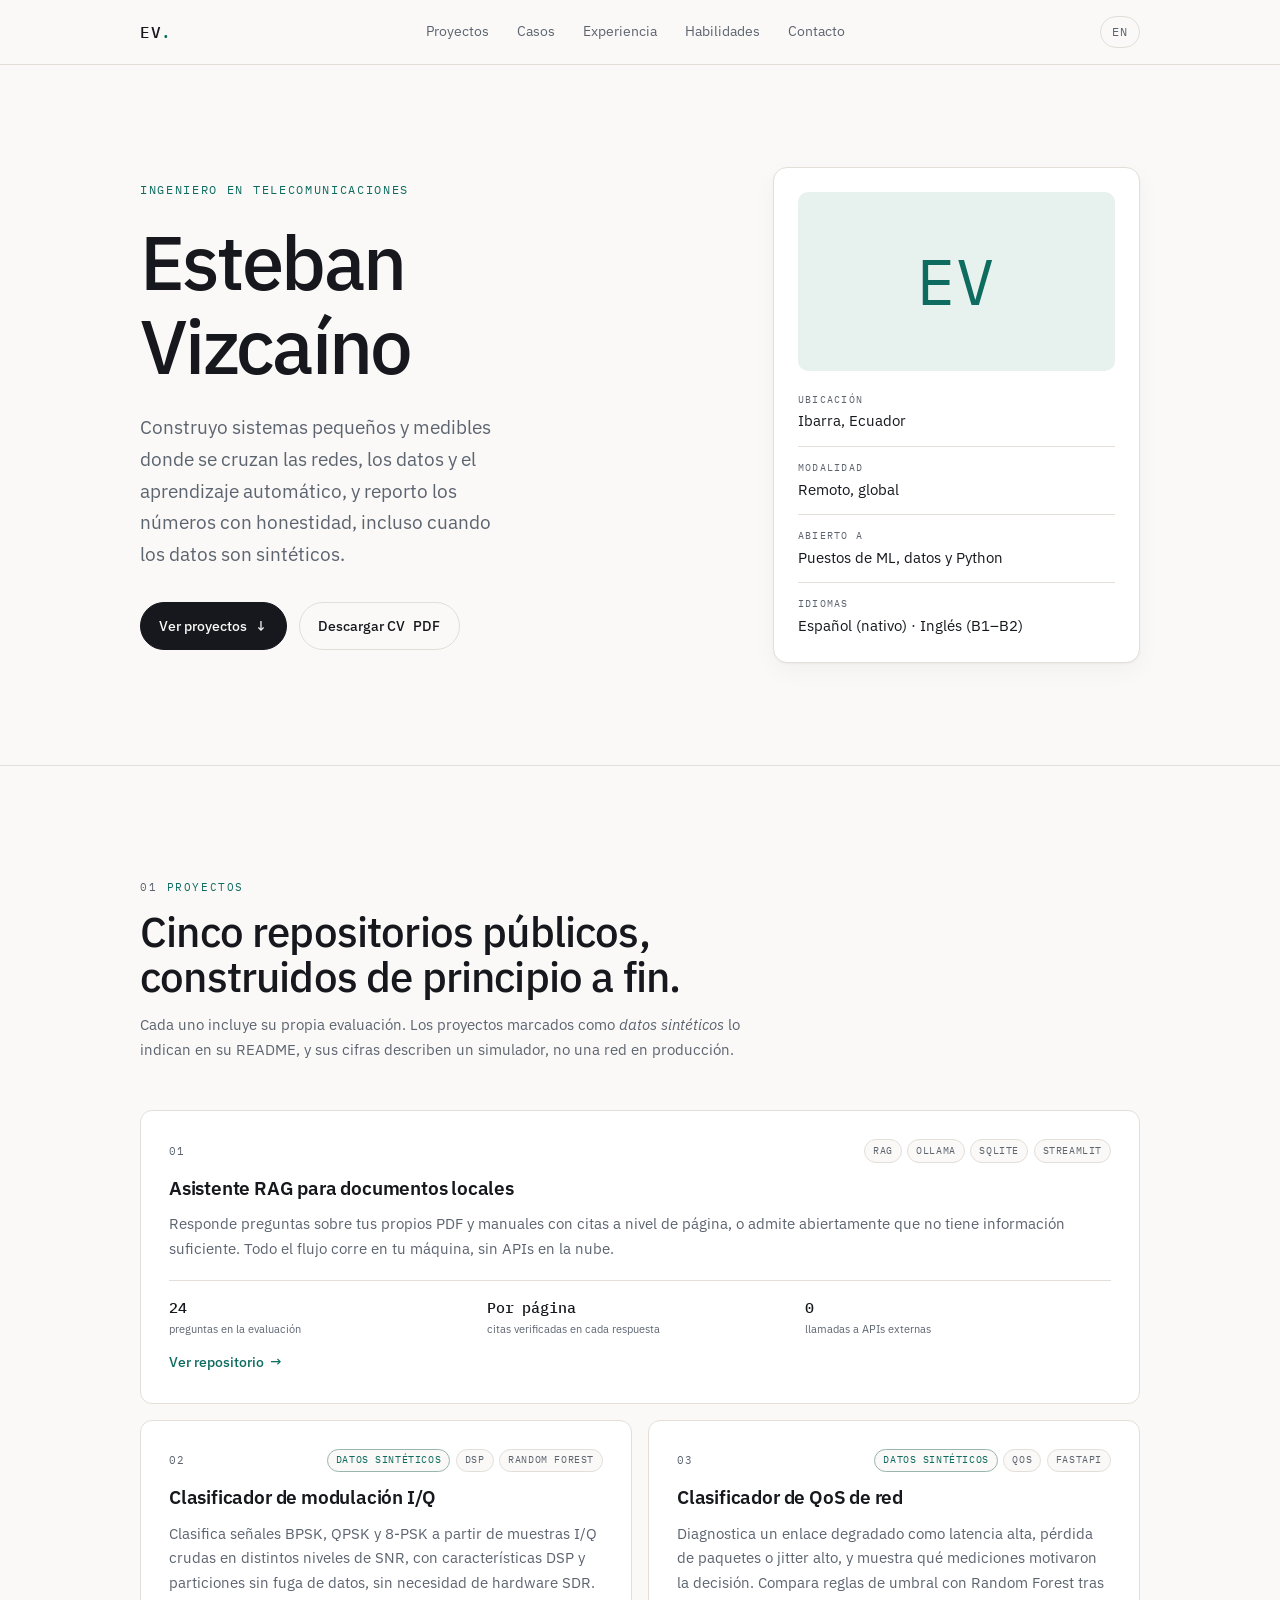
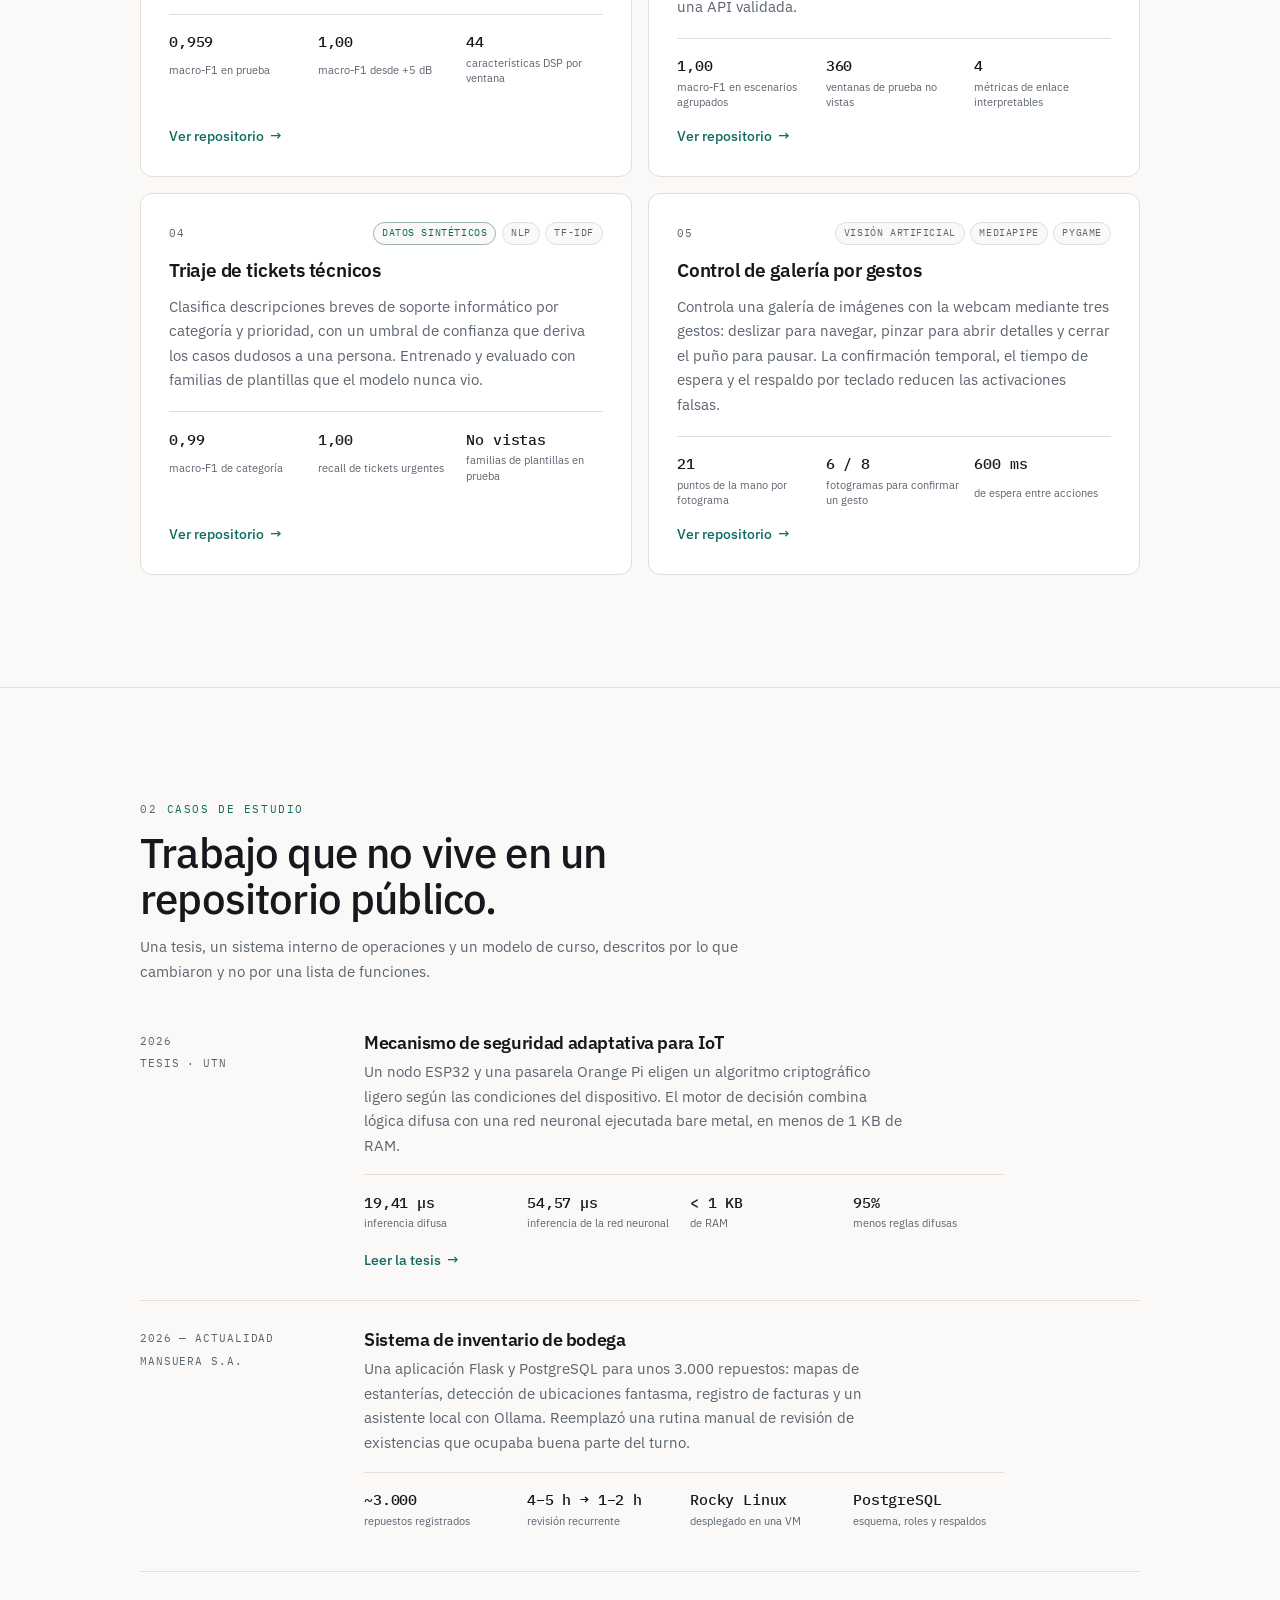
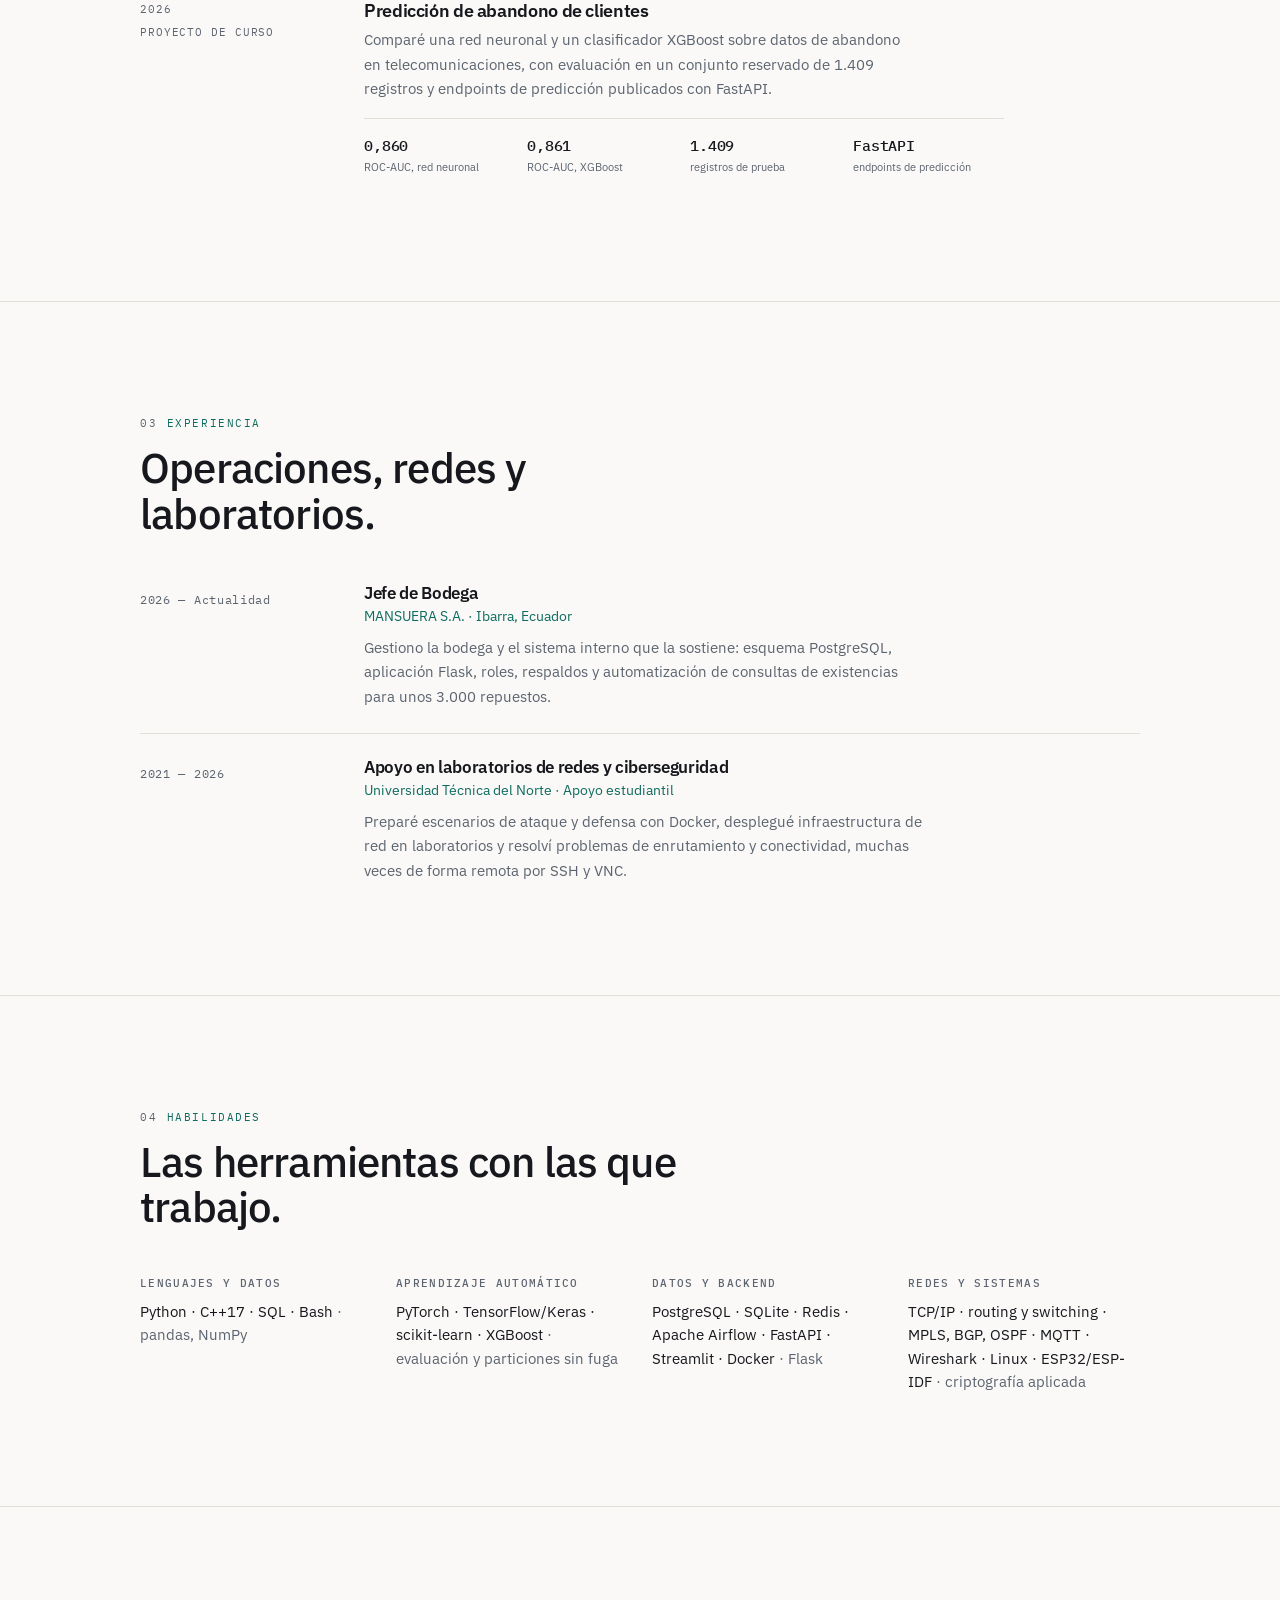
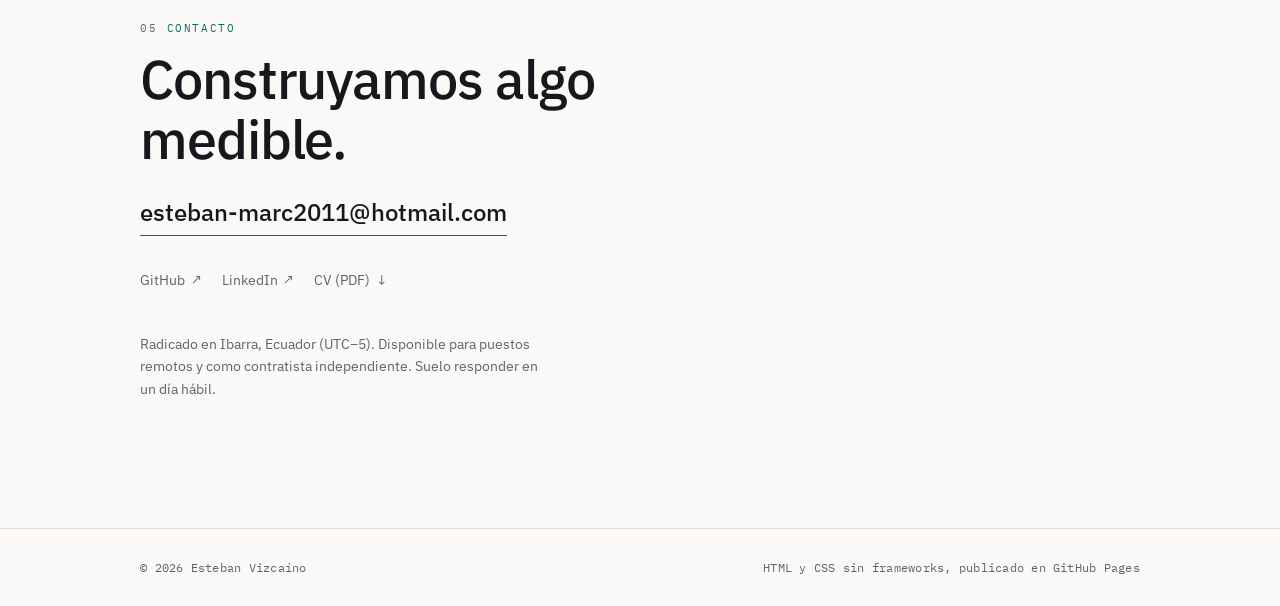
==== es/index.html @ 054b2156 "Portafolio bilingüe: HTML y CSS estáticos para GitHub Pages" ====
<!DOCTYPE html>
<html lang="es">
<head>
  <meta charset="utf-8">
  <meta name="viewport" content="width=device-width, initial-scale=1">
  <title>Esteban Vizcaíno — Ingeniero en Telecomunicaciones · Python, Datos y ML</title>
  <meta name="description" content="Ingeniero en Telecomunicaciones. Construyo sistemas medibles con Python, datos y aprendizaje automático: RAG local, clasificación DSP, QoS de red y seguridad IoT.">
  <meta name="author" content="Esteban Vizcaíno">
  <link rel="canonical" href="https://estebanvizca.github.io/es/">
  <link rel="alternate" hreflang="en" href="https://estebanvizca.github.io/">
  <link rel="alternate" hreflang="es" href="https://estebanvizca.github.io/es/">
  <link rel="alternate" hreflang="x-default" href="https://estebanvizca.github.io/">

  <meta property="og:type" content="website">
  <meta property="og:title" content="Esteban Vizcaíno — Ingeniero en Telecomunicaciones">
  <meta property="og:description" content="Python, datos y aprendizaje automático aplicados a redes y sistemas embebidos.">
  <meta property="og:url" content="https://estebanvizca.github.io/es/">
  <meta property="og:locale" content="es_EC">
  <meta property="og:locale:alternate" content="en_US">
  <meta name="twitter:card" content="summary">

  <link rel="icon" href="data:image/svg+xml,<svg xmlns='http://www.w3.org/2000/svg' viewBox='0 0 100 100'><rect width='100' height='100' rx='18' fill='%230d6b5f'/><text x='50' y='68' font-family='monospace' font-size='42' fill='white' text-anchor='middle'>EV</text></svg>">

  <link rel="preconnect" href="https://fonts.googleapis.com">
  <link rel="preconnect" href="https://fonts.gstatic.com" crossorigin>
  <link href="https://fonts.googleapis.com/css2?family=IBM+Plex+Mono:wght@400;500&family=IBM+Plex+Sans:wght@400;500;600&display=swap" rel="stylesheet">
  <link rel="stylesheet" href="../assets/styles.css">

  <script type="application/ld+json">
  {
    "@context": "https://schema.org",
    "@type": "Person",
    "name": "Esteban Vizcaíno",
    "jobTitle": "Ingeniero en Telecomunicaciones",
    "email": "mailto:esteban-marc2011@hotmail.com",
    "url": "https://estebanvizca.github.io/es/",
    "address": { "@type": "PostalAddress", "addressLocality": "Ibarra", "addressCountry": "EC" },
    "sameAs": [
      "https://github.com/estebanvizca",
      "https://www.linkedin.com/in/esteban-vizca%C3%ADno-33558420b/"
    ]
  }
  </script>
</head>
<body>
  <a class="skip" href="#main">Saltar al contenido</a>

  <header class="site-header">
    <div class="wrap header-inner">
      <a class="brand" href="../" aria-label="Esteban Vizcaíno, inicio">EV<span>.</span></a>
      <nav class="site-nav" id="site-nav" aria-label="Principal">
        <a href="#work">Proyectos</a>
        <a href="#cases">Casos</a>
        <a href="#experience">Experiencia</a>
        <a href="#skills">Habilidades</a>
        <a href="#contact">Contacto</a>
      </nav>
      <div class="header-actions">
        <a class="lang" href="../" hreflang="en" lang="en">EN</a>
        <button class="menu-toggle" type="button" aria-expanded="false" aria-controls="site-nav">Menú</button>
      </div>
    </div>
  </header>

  <main id="main">
    <section class="wrap hero">
      <div class="hero-copy">
        <p class="eyebrow">Ingeniero en Telecomunicaciones</p>
        <h1>Esteban<br>Vizcaíno</h1>
        <p class="lede">Construyo sistemas pequeños y medibles donde se cruzan las redes, los datos y el aprendizaje automático, y reporto los números con honestidad, incluso cuando los datos son sintéticos.</p>
        <div class="cta-row">
          <a class="btn btn--primary" href="#work">Ver proyectos <span aria-hidden="true">↓</span></a>
          <a class="btn" href="../assets/Esteban_Vizcaino_CV.pdf" download>Descargar CV <span aria-hidden="true">PDF</span></a>
        </div>
      </div>

      <aside class="hero-card" aria-label="Datos rápidos">
        <div class="monogram" aria-hidden="true">EV</div>
        <dl class="facts">
          <div>
            <dt>Ubicación</dt>
            <dd>Ibarra, Ecuador</dd>
          </div>
          <div>
            <dt>Modalidad</dt>
            <dd>Remoto, global</dd>
          </div>
          <div>
            <dt>Abierto a</dt>
            <dd>Puestos de ML, datos y Python</dd>
          </div>
          <div>
            <dt>Idiomas</dt>
            <dd>Español (nativo) · Inglés (B1–B2)</dd>
          </div>
        </dl>
      </aside>
    </section>

    <section class="section" id="work">
      <div class="wrap">
        <div class="section-head">
          <p class="section-label"><span>01</span>Proyectos</p>
          <h2>Cinco repositorios públicos, construidos de principio a fin.</h2>
          <p class="section-note">Cada uno incluye su propia evaluación. Los proyectos marcados como <em>datos sintéticos</em> lo indican en su README, y sus cifras describen un simulador, no una red en producción.</p>
        </div>

        <div class="projects">
          <article class="project">
            <div class="project-top">
              <span class="project-index">01</span>
              <ul class="tags">
                <li>RAG</li>
                <li>Ollama</li>
                <li>SQLite</li>
                <li>Streamlit</li>
              </ul>
            </div>
            <h3><a href="https://github.com/estebanvizca/local-docs-rag-assistant">Asistente RAG para documentos locales</a></h3>
            <p>Responde preguntas sobre tus propios PDF y manuales con citas a nivel de página, o admite abiertamente que no tiene información suficiente. Todo el flujo corre en tu máquina, sin APIs en la nube.</p>
            <ul class="metrics">
              <li><strong>24</strong><span>preguntas en la evaluación</span></li>
              <li><strong>Por página</strong><span>citas verificadas en cada respuesta</span></li>
              <li><strong>0</strong><span>llamadas a APIs externas</span></li>
            </ul>
            <a class="project-link" href="https://github.com/estebanvizca/local-docs-rag-assistant">Ver repositorio <span aria-hidden="true">→</span></a>
          </article>

          <article class="project">
            <div class="project-top">
              <span class="project-index">02</span>
              <ul class="tags">
                <li class="is-flag">Datos sintéticos</li>
                <li>DSP</li>
                <li>Random Forest</li>
              </ul>
            </div>
            <h3><a href="https://github.com/estebanvizca/synthetic-iq-modulation-classifier">Clasificador de modulación I/Q</a></h3>
            <p>Clasifica señales BPSK, QPSK y 8-PSK a partir de muestras I/Q crudas en distintos niveles de SNR, con características DSP y particiones sin fuga de datos, sin necesidad de hardware SDR.</p>
            <ul class="metrics">
              <li><strong>0,959</strong><span>macro-F1 en prueba</span></li>
              <li><strong>1,00</strong><span>macro-F1 desde +5 dB</span></li>
              <li><strong>44</strong><span>características DSP por ventana</span></li>
            </ul>
            <a class="project-link" href="https://github.com/estebanvizca/synthetic-iq-modulation-classifier">Ver repositorio <span aria-hidden="true">→</span></a>
          </article>

          <article class="project">
            <div class="project-top">
              <span class="project-index">03</span>
              <ul class="tags">
                <li class="is-flag">Datos sintéticos</li>
                <li>QoS</li>
                <li>FastAPI</li>
              </ul>
            </div>
            <h3><a href="https://github.com/estebanvizca/network-qos-classifier">Clasificador de QoS de red</a></h3>
            <p>Diagnostica un enlace degradado como latencia alta, pérdida de paquetes o jitter alto, y muestra qué mediciones motivaron la decisión. Compara reglas de umbral con Random Forest tras una API validada.</p>
            <ul class="metrics">
              <li><strong>1,00</strong><span>macro-F1 en escenarios agrupados</span></li>
              <li><strong>360</strong><span>ventanas de prueba no vistas</span></li>
              <li><strong>4</strong><span>métricas de enlace interpretables</span></li>
            </ul>
            <a class="project-link" href="https://github.com/estebanvizca/network-qos-classifier">Ver repositorio <span aria-hidden="true">→</span></a>
          </article>

          <article class="project">
            <div class="project-top">
              <span class="project-index">04</span>
              <ul class="tags">
                <li class="is-flag">Datos sintéticos</li>
                <li>NLP</li>
                <li>TF-IDF</li>
              </ul>
            </div>
            <h3><a href="https://github.com/estebanvizca/technical-ticket-triage">Triaje de tickets técnicos</a></h3>
            <p>Clasifica descripciones breves de soporte informático por categoría y prioridad, con un umbral de confianza que deriva los casos dudosos a una persona. Entrenado y evaluado con familias de plantillas que el modelo nunca vio.</p>
            <ul class="metrics">
              <li><strong>0,99</strong><span>macro-F1 de categoría</span></li>
              <li><strong>1,00</strong><span>recall de tickets urgentes</span></li>
              <li><strong>No vistas</strong><span>familias de plantillas en prueba</span></li>
            </ul>
            <a class="project-link" href="https://github.com/estebanvizca/technical-ticket-triage">Ver repositorio <span aria-hidden="true">→</span></a>
          </article>

          <article class="project">
            <div class="project-top">
              <span class="project-index">05</span>
              <ul class="tags">
                <li>Visión artificial</li>
                <li>MediaPipe</li>
                <li>Pygame</li>
              </ul>
            </div>
            <h3><a href="https://github.com/estebanvizca/hand-gesture-gallery-controller">Control de galería por gestos</a></h3>
            <p>Controla una galería de imágenes con la webcam mediante tres gestos: deslizar para navegar, pinzar para abrir detalles y cerrar el puño para pausar. La confirmación temporal, el tiempo de espera y el respaldo por teclado reducen las activaciones falsas.</p>
            <ul class="metrics">
              <li><strong>21</strong><span>puntos de la mano por fotograma</span></li>
              <li><strong>6 / 8</strong><span>fotogramas para confirmar un gesto</span></li>
              <li><strong>600 ms</strong><span>de espera entre acciones</span></li>
            </ul>
            <a class="project-link" href="https://github.com/estebanvizca/hand-gesture-gallery-controller">Ver repositorio <span aria-hidden="true">→</span></a>
          </article>
        </div>
      </div>
    </section>

    <section class="section" id="cases">
      <div class="wrap">
        <div class="section-head">
          <p class="section-label"><span>02</span>Casos de estudio</p>
          <h2>Trabajo que no vive en un repositorio público.</h2>
          <p class="section-note">Una tesis, un sistema interno de operaciones y un modelo de curso, descritos por lo que cambiaron y no por una lista de funciones.</p>
        </div>

        <div class="cases">
          <article class="case">
            <div class="case-meta">
              <span>2026</span>
              <span>Tesis · UTN</span>
            </div>
            <div class="case-body">
              <h3>Mecanismo de seguridad adaptativa para IoT</h3>
              <p>Un nodo ESP32 y una pasarela Orange Pi eligen un algoritmo criptográfico ligero según las condiciones del dispositivo. El motor de decisión combina lógica difusa con una red neuronal ejecutada bare metal, en menos de 1 KB de RAM.</p>
              <ul class="metrics">
                <li><strong>19,41 µs</strong><span>inferencia difusa</span></li>
                <li><strong>54,57 µs</strong><span>inferencia de la red neuronal</span></li>
                <li><strong>&lt; 1 KB</strong><span>de RAM</span></li>
                <li><strong>95%</strong><span>menos reglas difusas</span></li>
              </ul>
              <a class="text-link" href="https://repositorio.utn.edu.ec/handle/123456789/20155">Leer la tesis <span aria-hidden="true">→</span></a>
            </div>
          </article>

          <article class="case">
            <div class="case-meta">
              <span>2026 — Actualidad</span>
              <span>MANSUERA S.A.</span>
            </div>
            <div class="case-body">
              <h3>Sistema de inventario de bodega</h3>
              <p>Una aplicación Flask y PostgreSQL para unos 3.000 repuestos: mapas de estanterías, detección de ubicaciones fantasma, registro de facturas y un asistente local con Ollama. Reemplazó una rutina manual de revisión de existencias que ocupaba buena parte del turno.</p>
              <ul class="metrics">
                <li><strong>~3.000</strong><span>repuestos registrados</span></li>
                <li><strong>4–5 h → 1–2 h</strong><span>revisión recurrente</span></li>
                <li><strong>Rocky Linux</strong><span>desplegado en una VM</span></li>
                <li><strong>PostgreSQL</strong><span>esquema, roles y respaldos</span></li>
              </ul>
            </div>
          </article>

          <article class="case">
            <div class="case-meta">
              <span>2026</span>
              <span>Proyecto de curso</span>
            </div>
            <div class="case-body">
              <h3>Predicción de abandono de clientes</h3>
              <p>Comparé una red neuronal y un clasificador XGBoost sobre datos de abandono en telecomunicaciones, con evaluación en un conjunto reservado de 1.409 registros y endpoints de predicción publicados con FastAPI.</p>
              <ul class="metrics">
                <li><strong>0,860</strong><span>ROC-AUC, red neuronal</span></li>
                <li><strong>0,861</strong><span>ROC-AUC, XGBoost</span></li>
                <li><strong>1.409</strong><span>registros de prueba</span></li>
                <li><strong>FastAPI</strong><span>endpoints de predicción</span></li>
              </ul>
            </div>
          </article>
        </div>
      </div>
    </section>

    <section class="section" id="experience">
      <div class="wrap">
        <div class="section-head">
          <p class="section-label"><span>03</span>Experiencia</p>
          <h2>Operaciones, redes y laboratorios.</h2>
        </div>

        <ol class="timeline">
          <li>
            <div class="when">2026 — Actualidad</div>
            <div>
              <h3>Jefe de Bodega</h3>
              <p class="org">MANSUERA S.A. · Ibarra, Ecuador</p>
              <p>Gestiono la bodega y el sistema interno que la sostiene: esquema PostgreSQL, aplicación Flask, roles, respaldos y automatización de consultas de existencias para unos 3.000 repuestos.</p>
            </div>
          </li>
          <li>
            <div class="when">2021 — 2026</div>
            <div>
              <h3>Apoyo en laboratorios de redes y ciberseguridad</h3>
              <p class="org">Universidad Técnica del Norte · Apoyo estudiantil</p>
              <p>Preparé escenarios de ataque y defensa con Docker, desplegué infraestructura de red en laboratorios y resolví problemas de enrutamiento y conectividad, muchas veces de forma remota por SSH y VNC.</p>
            </div>
          </li>
        </ol>
      </div>
    </section>

    <section class="section" id="skills">
      <div class="wrap">
        <div class="section-head">
          <p class="section-label"><span>04</span>Habilidades</p>
          <h2>Las herramientas con las que trabajo.</h2>
        </div>

        <div class="skills">
          <div class="skill-group">
            <h3>Lenguajes y datos</h3>
            <p>Python · C++17 · SQL · Bash <span>· pandas, NumPy</span></p>
          </div>
          <div class="skill-group">
            <h3>Aprendizaje automático</h3>
            <p>PyTorch · TensorFlow/Keras · scikit-learn · XGBoost <span>· evaluación y particiones sin fuga</span></p>
          </div>
          <div class="skill-group">
            <h3>Datos y backend</h3>
            <p>PostgreSQL · SQLite · Redis · Apache Airflow · FastAPI · Streamlit · Docker <span>· Flask</span></p>
          </div>
          <div class="skill-group">
            <h3>Redes y sistemas</h3>
            <p>TCP/IP · routing y switching · MPLS, BGP, OSPF · MQTT · Wireshark · Linux · ESP32/ESP-IDF <span>· criptografía aplicada</span></p>
          </div>
        </div>
      </div>
    </section>

    <section class="contact" id="contact">
      <div class="wrap">
        <p class="section-label"><span>05</span>Contacto</p>
        <h2>Construyamos algo medible.</h2>
        <a class="email" href="mailto:esteban-marc2011@hotmail.com">esteban-marc2011@hotmail.com</a>
        <div class="contact-links">
          <a href="https://github.com/estebanvizca">GitHub <span aria-hidden="true">↗</span></a>
          <a href="https://www.linkedin.com/in/esteban-vizca%C3%ADno-33558420b/">LinkedIn <span aria-hidden="true">↗</span></a>
          <a href="../assets/Esteban_Vizcaino_CV.pdf" download>CV (PDF) <span aria-hidden="true">↓</span></a>
        </div>
        <p class="contact-note">Radicado en Ibarra, Ecuador (UTC−5). Disponible para puestos remotos y como contratista independiente. Suelo responder en un día hábil.</p>
      </div>
    </section>
  </main>

  <footer class="site-footer">
    <div class="wrap footer-inner">
      <span>© <span id="year">2026</span> Esteban Vizcaíno</span>
      <span>HTML y CSS sin frameworks, publicado en GitHub Pages</span>
    </div>
  </footer>

  <script src="../assets/script.js" defer></script>
</body>
</html>
---- assets/styles.css ----
/* ==========================================================================
   Esteban Vizcaíno — portfolio
   Plain CSS, no build step. Light and dark via prefers-color-scheme.
   ========================================================================== */

:root {
  --bg: #faf9f7;
  --surface: #ffffff;
  --ink: #16181d;
  --muted: #5c6470;
  --line: #e3dfd8;
  --accent: #0d6b5f;
  --accent-soft: #e7f1ee;
  --shadow: 0 1px 2px rgba(22, 24, 29, 0.04), 0 8px 24px rgba(22, 24, 29, 0.04);

  --font-sans: "IBM Plex Sans", -apple-system, BlinkMacSystemFont, "Segoe UI",
    Roboto, Helvetica, Arial, sans-serif;
  --font-mono: "IBM Plex Mono", ui-monospace, SFMono-Regular, Menlo, Consolas,
    monospace;

  --wrap: 1080px;
  --gutter: clamp(1.25rem, 4vw, 2.5rem);
  --section-space: clamp(4rem, 9vw, 7rem);
}

@media (prefers-color-scheme: dark) {
  :root {
    --bg: #101214;
    --surface: #171a1d;
    --ink: #edefee;
    --muted: #9aa3a8;
    --line: #2a2f33;
    --accent: #63d2bf;
    --accent-soft: #16302c;
    --shadow: 0 1px 2px rgba(0, 0, 0, 0.3), 0 12px 32px rgba(0, 0, 0, 0.25);
  }
}

*,
*::before,
*::after {
  box-sizing: border-box;
}

html {
  scroll-behavior: smooth;
  scroll-padding-top: 5.5rem;
  -webkit-text-size-adjust: 100%;
}

@media (prefers-reduced-motion: reduce) {
  html {
    scroll-behavior: auto;
  }
  *,
  *::before,
  *::after {
    animation-duration: 0.01ms !important;
    transition-duration: 0.01ms !important;
  }
}

body {
  margin: 0;
  background: var(--bg);
  color: var(--ink);
  font-family: var(--font-sans);
  font-size: 1rem;
  line-height: 1.65;
  -webkit-font-smoothing: antialiased;
  text-rendering: optimizeLegibility;
}

img {
  max-width: 100%;
  display: block;
}

a {
  color: inherit;
  text-decoration: none;
}

p {
  margin: 0 0 1rem;
}

h1,
h2,
h3 {
  margin: 0;
  line-height: 1.1;
  letter-spacing: -0.02em;
  font-weight: 600;
}

::selection {
  background: var(--accent);
  color: var(--bg);
}

:focus-visible {
  outline: 2px solid var(--accent);
  outline-offset: 3px;
  border-radius: 2px;
}

.wrap {
  width: 100%;
  max-width: var(--wrap);
  margin-inline: auto;
  padding-inline: var(--gutter);
}

.skip {
  position: absolute;
  left: -9999px;
  top: 0;
  background: var(--ink);
  color: var(--bg);
  padding: 0.75rem 1rem;
  z-index: 100;
}

.skip:focus {
  left: 1rem;
  top: 1rem;
}

/* ---------- Header ------------------------------------------------------ */

.site-header {
  position: sticky;
  top: 0;
  z-index: 50;
  background: color-mix(in srgb, var(--bg) 88%, transparent);
  backdrop-filter: blur(10px);
  border-bottom: 1px solid var(--line);
}

.header-inner {
  display: flex;
  align-items: center;
  justify-content: space-between;
  gap: 1.5rem;
  min-height: 4rem;
}

.brand {
  font-family: var(--font-mono);
  font-size: 1rem;
  font-weight: 500;
  letter-spacing: 0.04em;
}

.brand span {
  color: var(--accent);
}

.site-nav {
  display: flex;
  align-items: center;
  gap: clamp(1rem, 2.5vw, 1.75rem);
  font-size: 0.875rem;
  color: var(--muted);
}

.site-nav a {
  padding-block: 0.25rem;
  border-bottom: 1px solid transparent;
  transition: color 160ms ease, border-color 160ms ease;
}

.site-nav a:hover {
  color: var(--ink);
  border-bottom-color: var(--accent);
}

.header-actions {
  display: flex;
  align-items: center;
  gap: 0.75rem;
}

.lang {
  font-family: var(--font-mono);
  font-size: 0.75rem;
  letter-spacing: 0.08em;
  text-transform: uppercase;
  border: 1px solid var(--line);
  border-radius: 999px;
  padding: 0.3rem 0.7rem;
  color: var(--muted);
  transition: border-color 160ms ease, color 160ms ease;
}

.lang:hover {
  border-color: var(--accent);
  color: var(--ink);
}

.menu-toggle {
  display: none;
  font-family: var(--font-mono);
  font-size: 0.75rem;
  letter-spacing: 0.08em;
  text-transform: uppercase;
  background: none;
  border: 1px solid var(--line);
  color: var(--ink);
  border-radius: 999px;
  padding: 0.3rem 0.7rem;
  cursor: pointer;
}

/* ---------- Hero -------------------------------------------------------- */

.hero {
  display: grid;
  grid-template-columns: minmax(0, 1.55fr) minmax(0, 1fr);
  gap: clamp(2rem, 5vw, 4rem);
  align-items: center;
  padding-block: clamp(3.5rem, 8vw, 6.5rem);
}

.eyebrow {
  font-family: var(--font-mono);
  font-size: 0.75rem;
  letter-spacing: 0.14em;
  text-transform: uppercase;
  color: var(--accent);
  margin-bottom: 1.25rem;
}

.hero h1 {
  font-size: clamp(2.75rem, 7vw, 4.75rem);
  letter-spacing: -0.035em;
  font-weight: 500;
}

.lede {
  max-width: 34ch;
  margin-top: 1.5rem;
  font-size: clamp(1.05rem, 1.6vw, 1.2rem);
  color: var(--muted);
}

.cta-row {
  display: flex;
  flex-wrap: wrap;
  gap: 0.75rem;
  margin-top: 2rem;
}

.btn {
  display: inline-flex;
  align-items: center;
  gap: 0.5rem;
  padding: 0.7rem 1.15rem;
  border-radius: 999px;
  border: 1px solid var(--line);
  font-size: 0.9rem;
  font-weight: 500;
  transition: background-color 160ms ease, border-color 160ms ease,
    color 160ms ease, transform 160ms ease;
}

.btn:hover {
  transform: translateY(-1px);
  border-color: var(--accent);
}

.btn--primary {
  background: var(--ink);
  border-color: var(--ink);
  color: var(--bg);
}

.btn--primary:hover {
  background: var(--accent);
  border-color: var(--accent);
  color: #fff;
}

.hero-card {
  background: var(--surface);
  border: 1px solid var(--line);
  border-radius: 14px;
  padding: 1.5rem;
  box-shadow: var(--shadow);
}

.monogram {
  display: grid;
  place-items: center;
  width: 100%;
  aspect-ratio: 16 / 9;
  border-radius: 10px;
  background: var(--accent-soft);
  color: var(--accent);
  font-family: var(--font-mono);
  font-size: clamp(2.5rem, 6vw, 4rem);
  letter-spacing: 0.02em;
  margin-bottom: 1.25rem;
}

.facts {
  margin: 0;
  display: grid;
  gap: 0.75rem;
}

.facts div {
  display: grid;
  gap: 0.1rem;
  padding-top: 0.75rem;
  border-top: 1px solid var(--line);
}

.facts div:first-child {
  padding-top: 0;
  border-top: 0;
}

.facts dt {
  font-family: var(--font-mono);
  font-size: 0.65rem;
  letter-spacing: 0.12em;
  text-transform: uppercase;
  color: var(--muted);
}

.facts dd {
  margin: 0;
  font-size: 0.92rem;
}

/* ---------- Sections ---------------------------------------------------- */

.section {
  padding-block: var(--section-space);
  border-top: 1px solid var(--line);
}

.section-head {
  display: grid;
  gap: 0.75rem;
  max-width: 62ch;
  margin-bottom: clamp(2rem, 4vw, 3rem);
}

.section-label {
  font-family: var(--font-mono);
  font-size: 0.7rem;
  letter-spacing: 0.14em;
  text-transform: uppercase;
  color: var(--accent);
  margin: 0;
}

.section-label span {
  color: var(--muted);
  margin-right: 0.6rem;
}

.section h2 {
  font-size: clamp(1.75rem, 3.6vw, 2.6rem);
  font-weight: 500;
}

.section-note {
  color: var(--muted);
  font-size: 0.95rem;
  margin: 0;
}

/* ---------- Projects ---------------------------------------------------- */

.projects {
  display: grid;
  grid-template-columns: repeat(2, minmax(0, 1fr));
  gap: 1rem;
}

.project {
  display: flex;
  flex-direction: column;
  gap: 0.9rem;
  background: var(--surface);
  border: 1px solid var(--line);
  border-radius: 12px;
  padding: clamp(1.25rem, 2.5vw, 1.75rem);
  transition: border-color 180ms ease, transform 180ms ease,
    box-shadow 180ms ease;
}

.project:hover {
  border-color: var(--accent);
  transform: translateY(-2px);
  box-shadow: var(--shadow);
}

.project:first-child {
  grid-column: 1 / -1;
}

.project-top {
  display: flex;
  align-items: center;
  justify-content: space-between;
  gap: 1rem;
}

.project-index {
  font-family: var(--font-mono);
  font-size: 0.7rem;
  color: var(--muted);
  letter-spacing: 0.1em;
}

.tags {
  display: flex;
  flex-wrap: wrap;
  gap: 0.35rem;
  list-style: none;
  margin: 0;
  padding: 0;
}

.tags li {
  font-family: var(--font-mono);
  font-size: 0.62rem;
  letter-spacing: 0.06em;
  text-transform: uppercase;
  color: var(--muted);
  background: var(--bg);
  border: 1px solid var(--line);
  border-radius: 999px;
  padding: 0.15rem 0.5rem;
}

.tags li.is-flag {
  color: var(--accent);
  border-color: color-mix(in srgb, var(--accent) 35%, var(--line));
}

.project h3 {
  font-size: 1.2rem;
  font-weight: 600;
  letter-spacing: -0.01em;
}

.project h3 a:hover {
  color: var(--accent);
}

.project p {
  margin: 0;
  font-size: 0.93rem;
  color: var(--muted);
}

.metrics {
  display: grid;
  grid-template-columns: repeat(3, minmax(0, 1fr));
  gap: 0.75rem;
  list-style: none;
  margin: 0.25rem 0 0;
  padding: 0.9rem 0 0;
  border-top: 1px solid var(--line);
}

.metrics li {
  display: grid;
  gap: 0.1rem;
}

.metrics strong {
  font-family: var(--font-mono);
  font-size: 0.95rem;
  font-weight: 500;
  color: var(--ink);
  letter-spacing: -0.01em;
}

.metrics span {
  font-size: 0.7rem;
  color: var(--muted);
  line-height: 1.35;
}

.project-link,
.text-link {
  margin-top: auto;
  font-size: 0.875rem;
  font-weight: 500;
  color: var(--accent);
  display: inline-flex;
  align-items: center;
  gap: 0.35rem;
}

.project-link span,
.text-link span {
  transition: transform 160ms ease;
}

.project-link:hover span,
.text-link:hover span {
  transform: translateX(3px);
}

/* ---------- Case studies ------------------------------------------------ */

.cases {
  display: grid;
  gap: 0;
}

.case {
  display: grid;
  grid-template-columns: 12rem minmax(0, 1fr);
  gap: 2rem;
  padding-block: 1.75rem;
  border-top: 1px solid var(--line);
}

.case:first-child {
  border-top: 0;
  padding-top: 0;
}

.case:last-child {
  padding-bottom: 0;
}

.case-meta {
  font-family: var(--font-mono);
  font-size: 0.7rem;
  letter-spacing: 0.08em;
  text-transform: uppercase;
  color: var(--muted);
  display: grid;
  gap: 0.25rem;
  align-content: start;
}

.case-body h3 {
  font-size: 1.15rem;
  margin-bottom: 0.5rem;
}

.case-body p {
  font-size: 0.93rem;
  color: var(--muted);
  max-width: 60ch;
}

.case-body .metrics {
  grid-template-columns: repeat(4, minmax(0, 1fr));
  max-width: 40rem;
  margin-bottom: 0.9rem;
}

.case-body .metrics li {
  border: 0;
}

/* ---------- Experience -------------------------------------------------- */

.timeline {
  list-style: none;
  margin: 0;
  padding: 0;
  display: grid;
  gap: 1.5rem;
}

.timeline li {
  display: grid;
  grid-template-columns: 12rem minmax(0, 1fr);
  gap: 2rem;
  padding-top: 1.5rem;
  border-top: 1px solid var(--line);
}

.timeline li:first-child {
  padding-top: 0;
  border-top: 0;
}

.when {
  font-family: var(--font-mono);
  font-size: 0.72rem;
  letter-spacing: 0.06em;
  color: var(--muted);
  padding-top: 0.35rem;
}

.timeline h3 {
  font-size: 1.05rem;
}

.org {
  font-size: 0.85rem;
  color: var(--accent);
  margin: 0.15rem 0 0.5rem;
}

.timeline p:last-child {
  font-size: 0.93rem;
  color: var(--muted);
  max-width: 62ch;
  margin-bottom: 0;
}

/* ---------- Skills ------------------------------------------------------ */

.skills {
  display: grid;
  grid-template-columns: repeat(4, minmax(0, 1fr));
  gap: 1.5rem;
}

.skill-group h3 {
  font-family: var(--font-mono);
  font-size: 0.68rem;
  letter-spacing: 0.12em;
  text-transform: uppercase;
  color: var(--muted);
  font-weight: 500;
  margin-bottom: 0.6rem;
}

.skill-group p {
  margin: 0;
  font-size: 0.92rem;
  line-height: 1.6;
}

.skill-group span {
  color: var(--muted);
}

/* ---------- Contact ----------------------------------------------------- */

.contact {
  padding-block: var(--section-space);
  border-top: 1px solid var(--line);
}

.contact h2 {
  font-size: clamp(2rem, 5vw, 3.4rem);
  font-weight: 500;
  max-width: 18ch;
  margin: 0.75rem 0 1.5rem;
}

.email {
  display: inline-block;
  font-size: clamp(1.05rem, 2.4vw, 1.5rem);
  font-weight: 500;
  border-bottom: 1px solid var(--accent);
  padding-bottom: 0.15rem;
  transition: color 160ms ease;
}

.email:hover {
  color: var(--accent);
}

.contact-links {
  display: flex;
  flex-wrap: wrap;
  gap: 1.25rem;
  margin-top: 2rem;
  font-size: 0.9rem;
  color: var(--muted);
}

.contact-links a {
  display: inline-flex;
  align-items: center;
  gap: 0.35rem;
  border-bottom: 1px solid transparent;
  transition: color 160ms ease, border-color 160ms ease;
}

.contact-links a:hover {
  color: var(--ink);
  border-bottom-color: var(--accent);
}

.contact-note {
  margin-top: 2.5rem;
  font-size: 0.85rem;
  color: var(--muted);
  max-width: 52ch;
}

/* ---------- Footer ------------------------------------------------------ */

.site-footer {
  border-top: 1px solid var(--line);
  padding-block: 1.75rem;
}

.footer-inner {
  display: flex;
  flex-wrap: wrap;
  justify-content: space-between;
  gap: 0.75rem;
  font-size: 0.78rem;
  color: var(--muted);
  font-family: var(--font-mono);
  letter-spacing: 0.02em;
}

/* ---------- Responsive -------------------------------------------------- */

@media (max-width: 900px) {
  .hero {
    grid-template-columns: 1fr;
  }

  .hero-card {
    display: none;
  }

  .lede {
    max-width: 46ch;
  }

  .skills {
    grid-template-columns: repeat(2, minmax(0, 1fr));
  }
}

@media (max-width: 720px) {
  .site-nav {
    display: none;
  }

  .site-nav.is-open {
    display: flex;
    flex-direction: column;
    align-items: flex-start;
    gap: 0.75rem;
    position: absolute;
    left: 0;
    right: 0;
    top: 100%;
    background: var(--bg);
    border-bottom: 1px solid var(--line);
    padding: 1rem var(--gutter) 1.25rem;
    font-size: 1rem;
  }

  .menu-toggle {
    display: inline-block;
  }

  .projects {
    grid-template-columns: 1fr;
  }

  .project:first-child {
    grid-column: auto;
  }

  .case,
  .timeline li {
    grid-template-columns: 1fr;
    gap: 0.75rem;
  }

  .case-body .metrics {
    grid-template-columns: repeat(2, minmax(0, 1fr));
  }

  .metrics {
    grid-template-columns: repeat(3, minmax(0, 1fr));
  }
}

@media (max-width: 480px) {
  .skills {
    grid-template-columns: 1fr;
  }

  .metrics {
    grid-template-columns: repeat(2, minmax(0, 1fr));
  }

  .metrics li:last-child:nth-child(odd) {
    grid-column: 1 / -1;
    padding-top: 0.5rem;
    border-top: 1px dashed var(--line);
  }

  .cta-row .btn {
    flex: 1 1 auto;
    justify-content: center;
  }
}

@media print {
  .site-header,
  .site-footer,
  .cta-row {
    display: none;
  }

  body {
    background: #fff;
    color: #000;
  }

  .section,
  .contact {
    padding-block: 1.5rem;
    break-inside: avoid;
  }
}
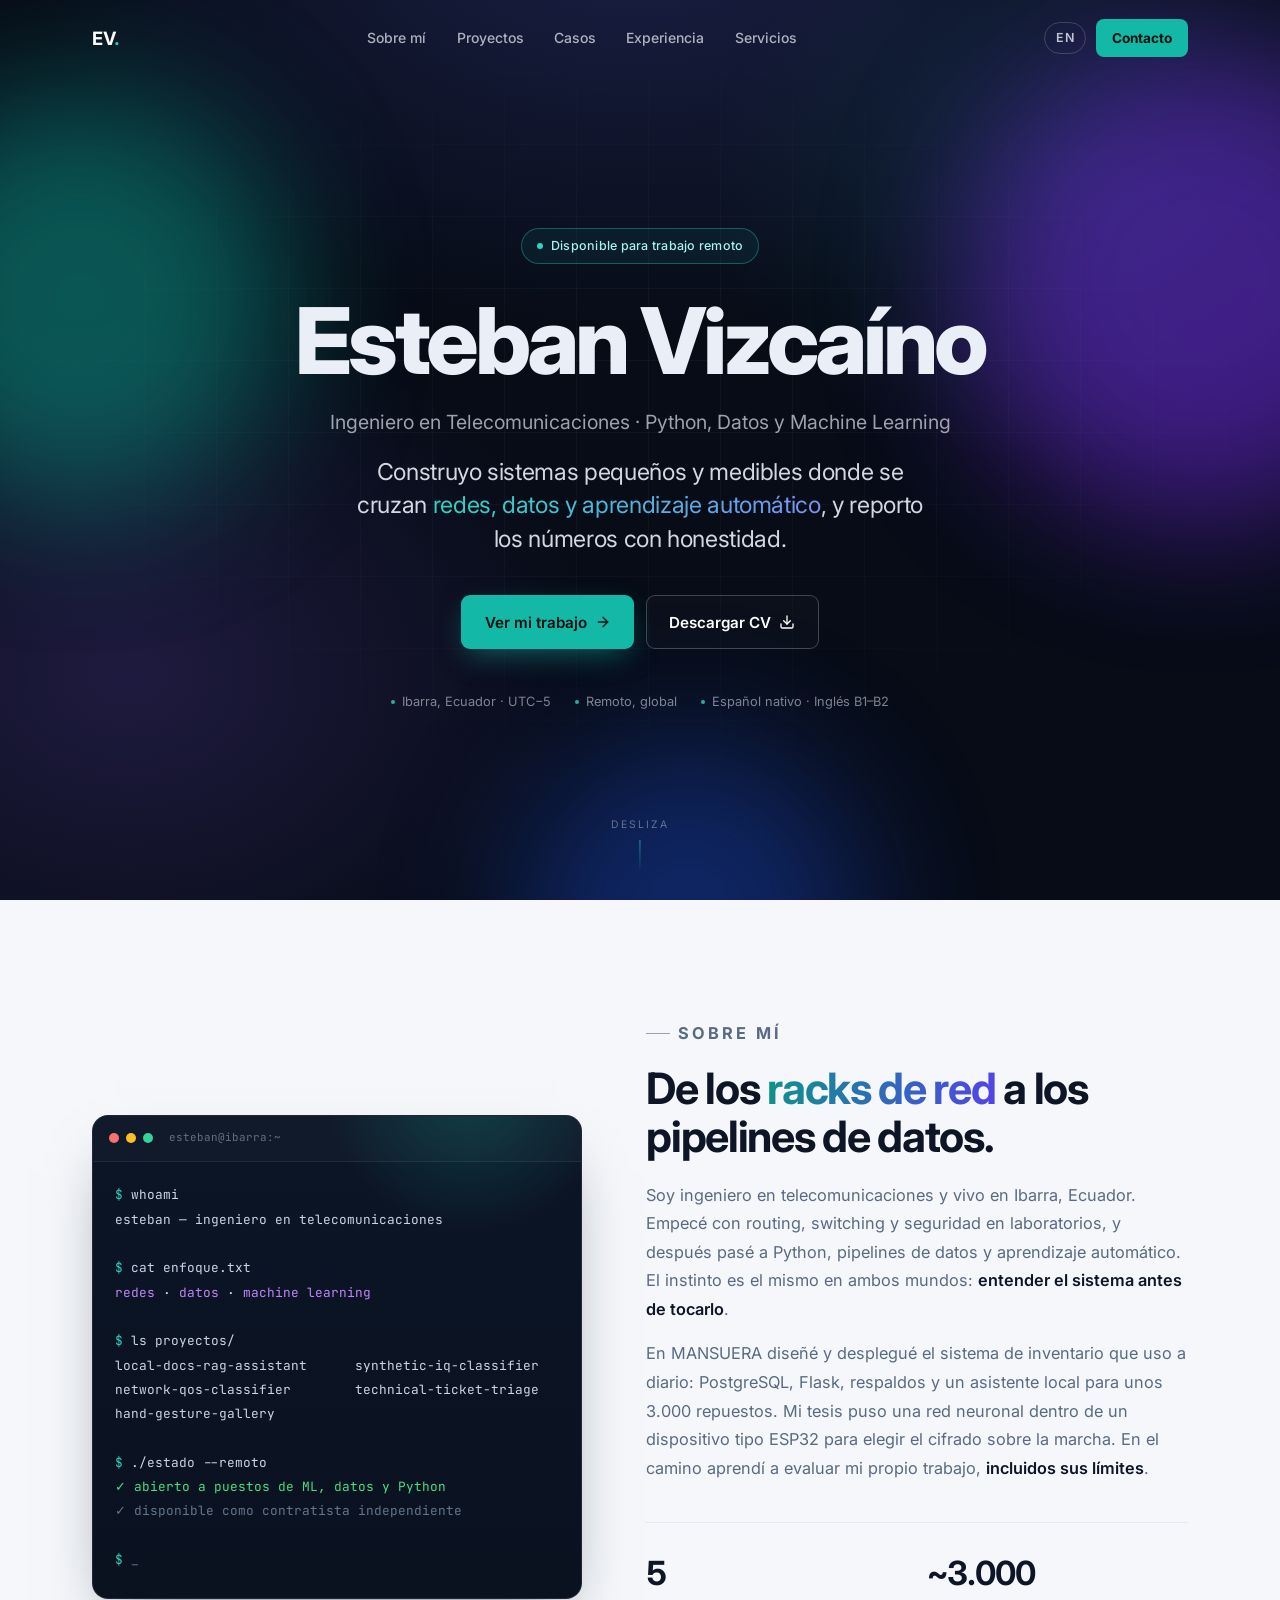
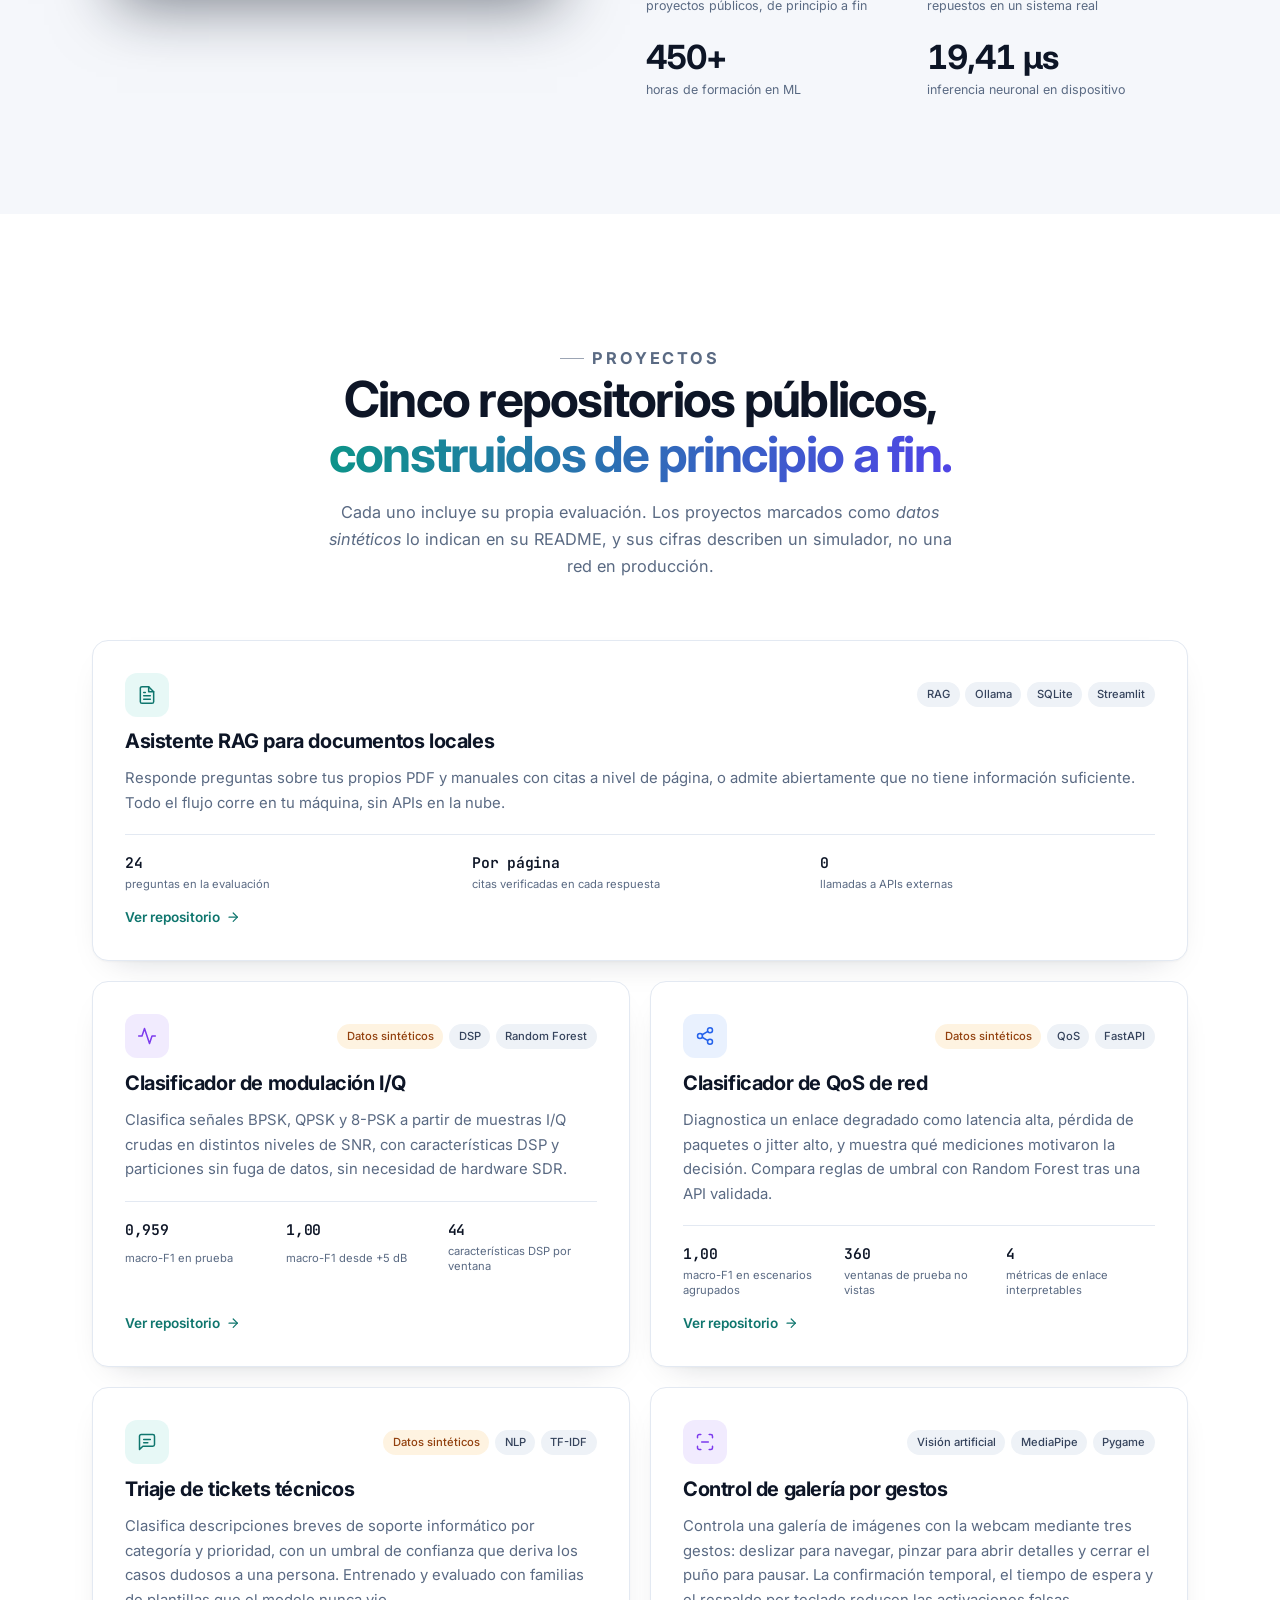
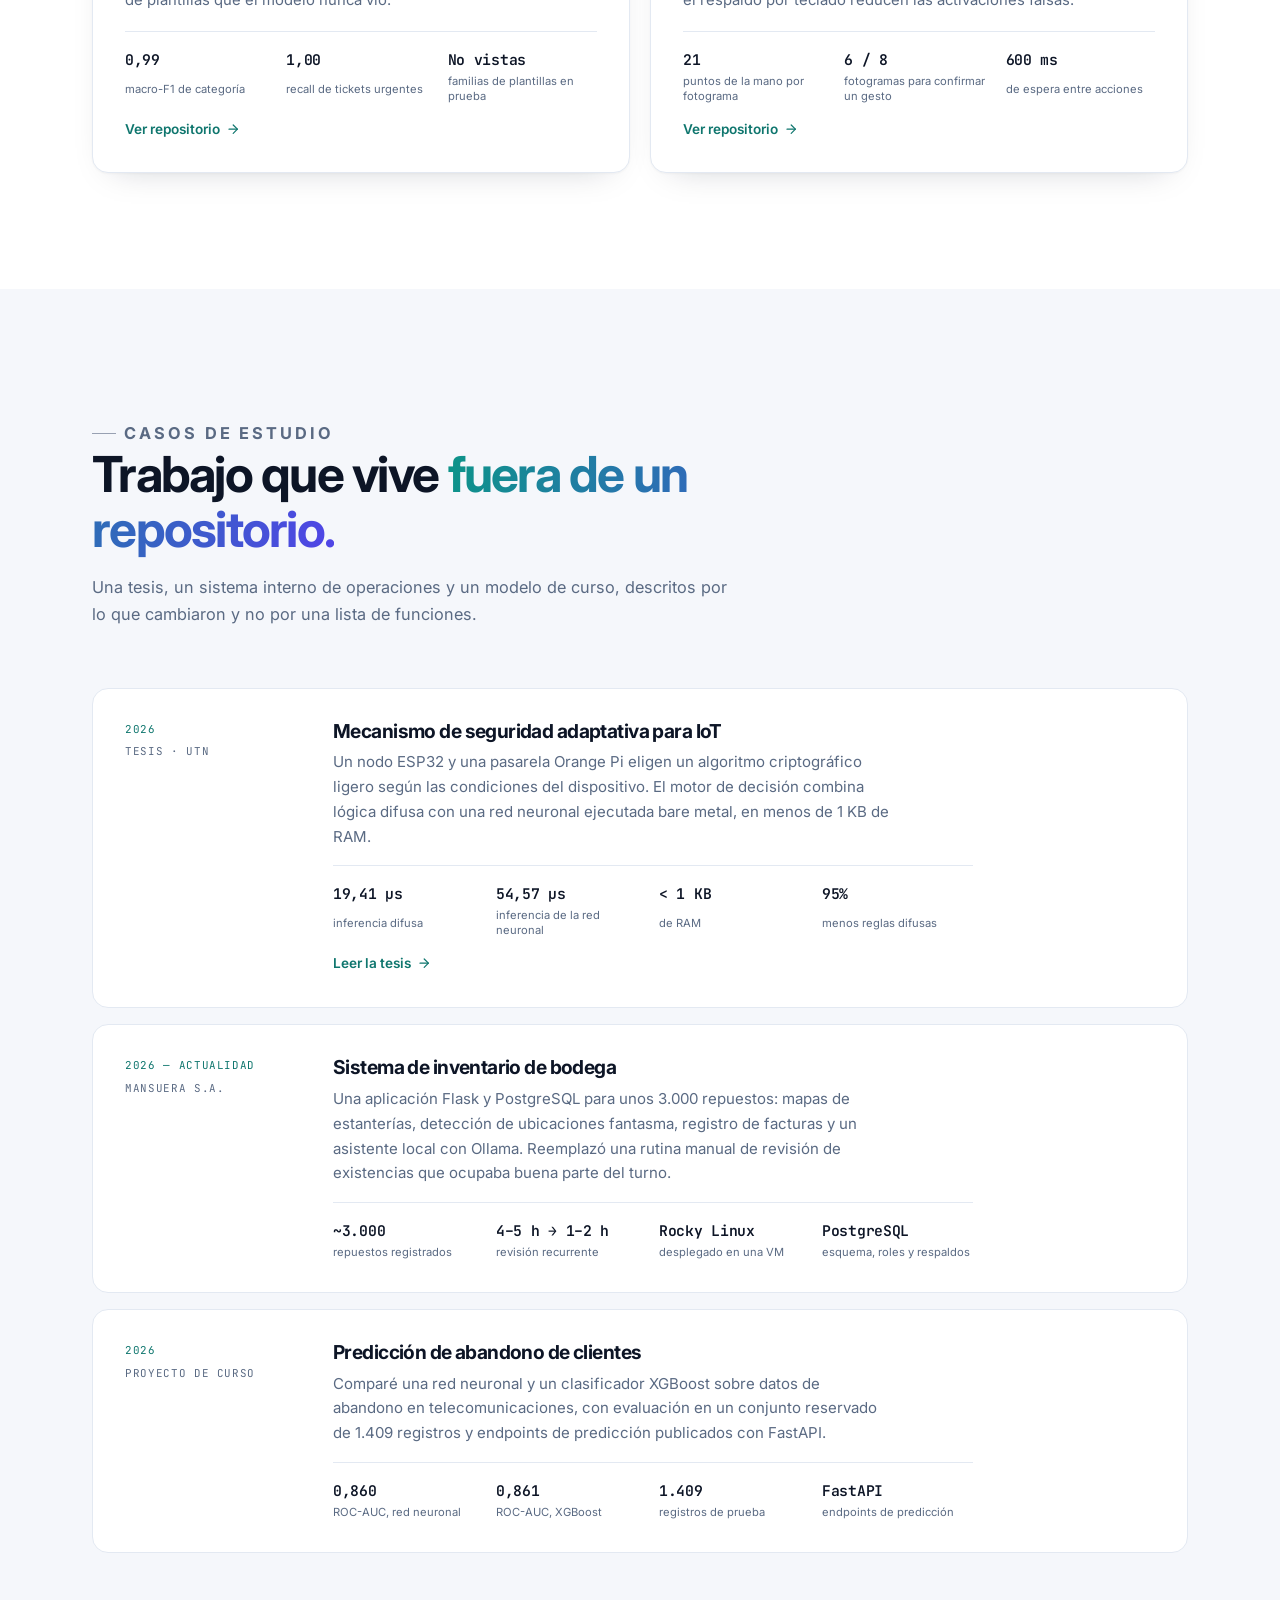
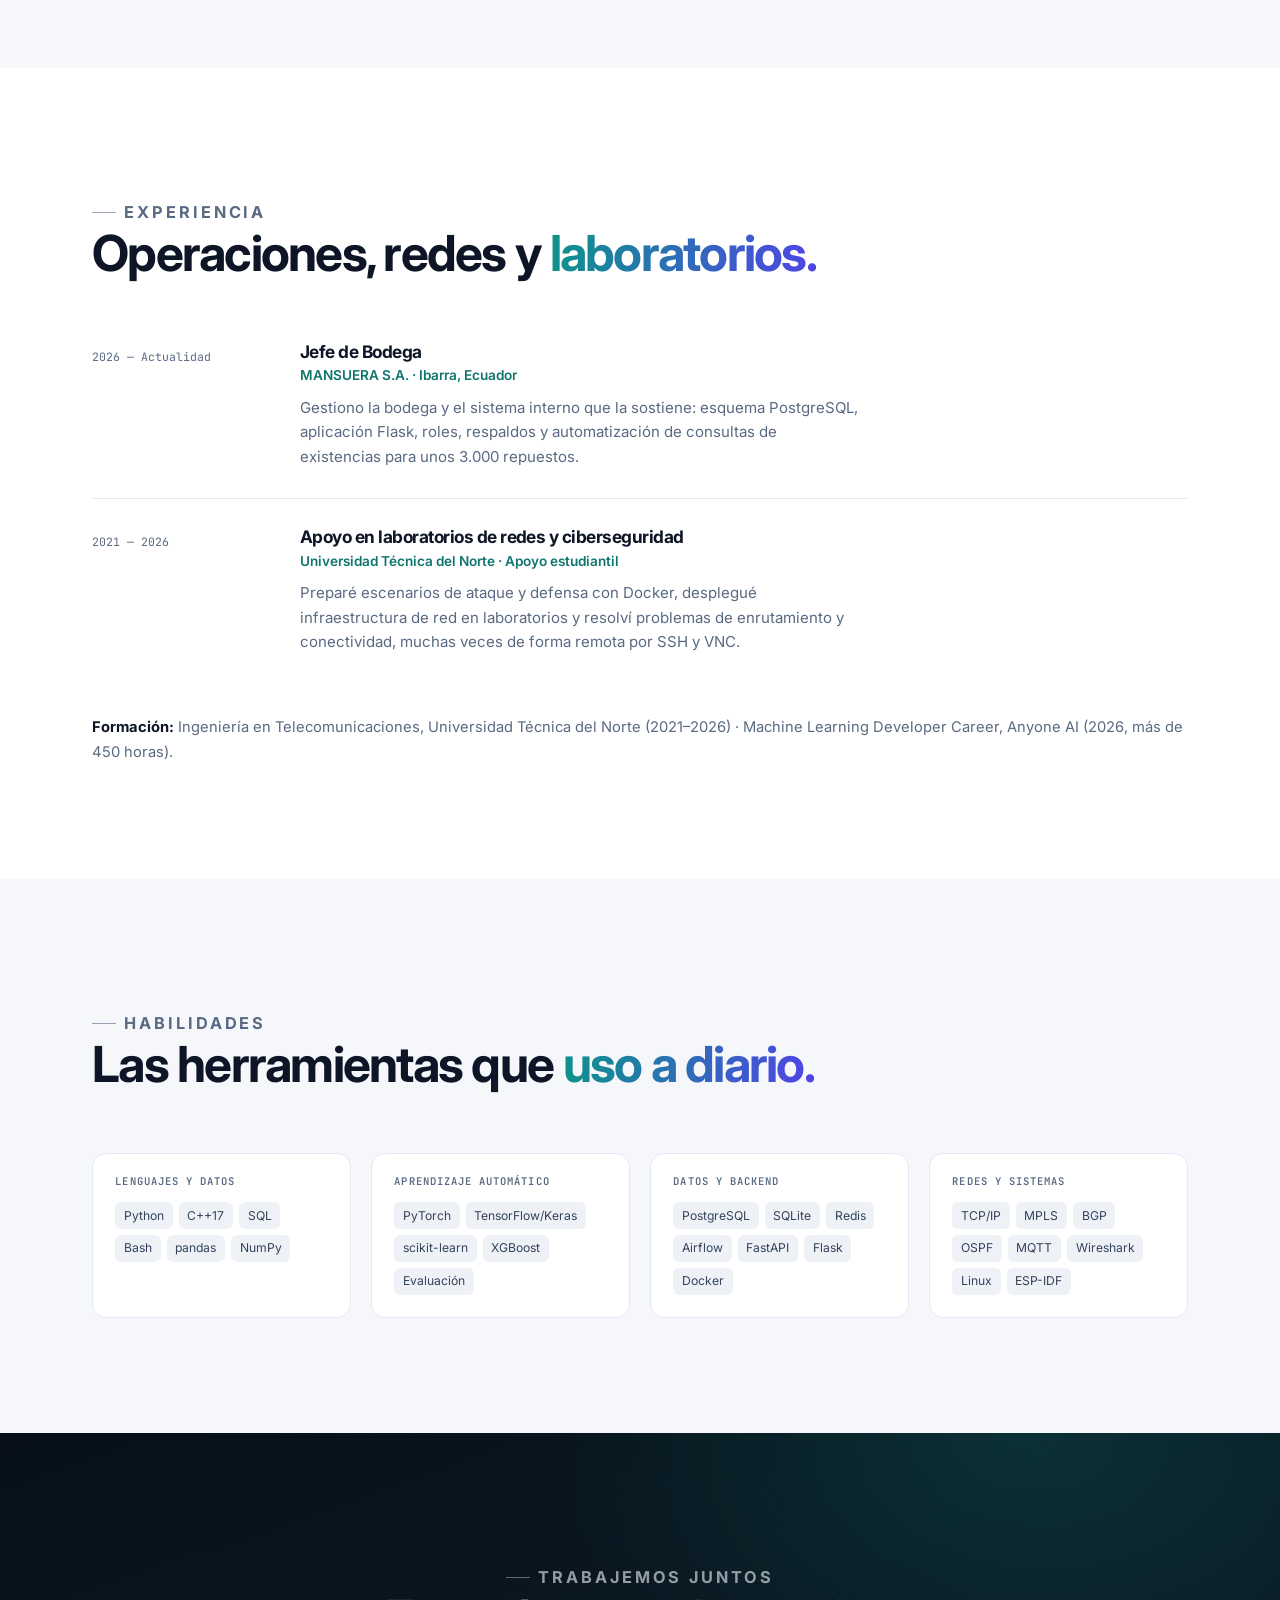
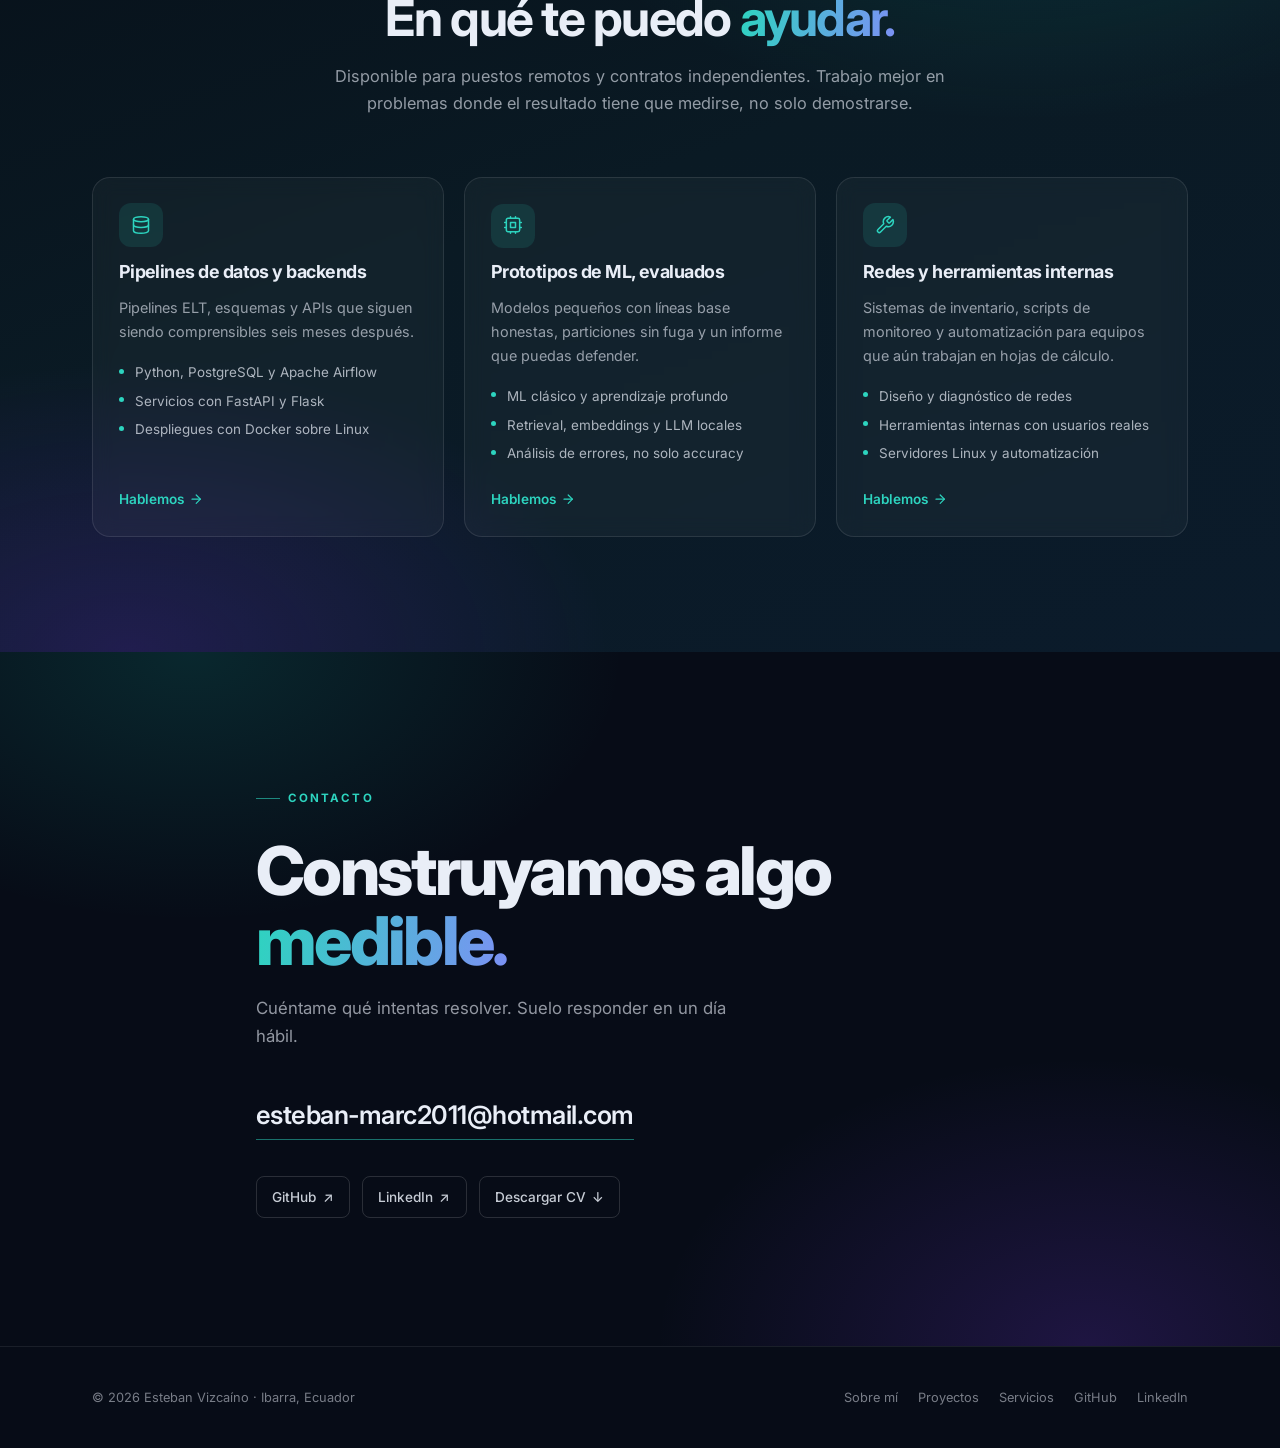
==== commit edbe9c7f: "Rediseño visual: hero oscuro, degradados teal-violeta y animaciones" ====
--- a/es/index.html
+++ b/es/index.html
@@ -6,6 +6,7 @@
   <title>Esteban Vizcaíno — Ingeniero en Telecomunicaciones · Python, Datos y ML</title>
   <meta name="description" content="Ingeniero en Telecomunicaciones. Construyo sistemas medibles con Python, datos y aprendizaje automático: RAG local, clasificación DSP, QoS de red y seguridad IoT.">
   <meta name="author" content="Esteban Vizcaíno">
+  <meta name="theme-color" content="#070c17">
   <link rel="canonical" href="https://estebanvizca.github.io/es/">
   <link rel="alternate" hreflang="en" href="https://estebanvizca.github.io/">
   <link rel="alternate" hreflang="es" href="https://estebanvizca.github.io/es/">
@@ -19,11 +20,11 @@
   <meta property="og:locale:alternate" content="en_US">
   <meta name="twitter:card" content="summary">
 
-  <link rel="icon" href="data:image/svg+xml,<svg xmlns='http://www.w3.org/2000/svg' viewBox='0 0 100 100'><rect width='100' height='100' rx='18' fill='%230d6b5f'/><text x='50' y='68' font-family='monospace' font-size='42' fill='white' text-anchor='middle'>EV</text></svg>">
+  <link rel="icon" href="data:image/svg+xml,<svg xmlns='http://www.w3.org/2000/svg' viewBox='0 0 100 100'><rect width='100' height='100' rx='20' fill='%2314b8a6'/><text x='50' y='68' font-family='monospace' font-size='40' font-weight='bold' fill='%23041018' text-anchor='middle'>EV</text></svg>">
 
   <link rel="preconnect" href="https://fonts.googleapis.com">
   <link rel="preconnect" href="https://fonts.gstatic.com" crossorigin>
-  <link href="https://fonts.googleapis.com/css2?family=IBM+Plex+Mono:wght@400;500&family=IBM+Plex+Sans:wght@400;500;600&display=swap" rel="stylesheet">
+  <link href="https://fonts.googleapis.com/css2?family=Inter:wght@400;500;600;700;800&family=JetBrains+Mono:wght@400;500&display=swap" rel="stylesheet">
   <link rel="stylesheet" href="../assets/styles.css">
 
   <script type="application/ld+json">
@@ -49,66 +50,105 @@
     <div class="wrap header-inner">
       <a class="brand" href="../" aria-label="Esteban Vizcaíno, inicio">EV<span>.</span></a>
       <nav class="site-nav" id="site-nav" aria-label="Principal">
+        <a href="#about">Sobre mí</a>
         <a href="#work">Proyectos</a>
         <a href="#cases">Casos</a>
         <a href="#experience">Experiencia</a>
-        <a href="#skills">Habilidades</a>
-        <a href="#contact">Contacto</a>
+        <a href="#services">Servicios</a>
+        <a class="nav-mobile" href="#contact">Contacto</a>
       </nav>
       <div class="header-actions">
         <a class="lang" href="../" hreflang="en" lang="en">EN</a>
-        <button class="menu-toggle" type="button" aria-expanded="false" aria-controls="site-nav">Menú</button>
+        <a class="nav-cta" href="#contact">Contacto</a>
+        <button class="menu-toggle" type="button" aria-expanded="false" aria-controls="site-nav" aria-label="Abrir menú"><span></span></button>
       </div>
     </div>
   </header>
 
   <main id="main">
-    <section class="wrap hero">
-      <div class="hero-copy">
-        <p class="eyebrow">Ingeniero en Telecomunicaciones</p>
-        <h1>Esteban<br>Vizcaíno</h1>
-        <p class="lede">Construyo sistemas pequeños y medibles donde se cruzan las redes, los datos y el aprendizaje automático, y reporto los números con honestidad, incluso cuando los datos son sintéticos.</p>
-        <div class="cta-row">
-          <a class="btn btn--primary" href="#work">Ver proyectos <span aria-hidden="true">↓</span></a>
-          <a class="btn" href="../assets/Esteban_Vizcaino_CV.pdf" download>Descargar CV <span aria-hidden="true">PDF</span></a>
-        </div>
-      </div>
-
-      <aside class="hero-card" aria-label="Datos rápidos">
-        <div class="monogram" aria-hidden="true">EV</div>
-        <dl class="facts">
-          <div>
-            <dt>Ubicación</dt>
-            <dd>Ibarra, Ecuador</dd>
+    <section class="hero on-dark">
+      <div class="hero-bg" aria-hidden="true">
+        <div class="orb orb--1"></div>
+        <div class="orb orb--2"></div>
+        <div class="orb orb--3"></div>
+      </div>
+      <div class="hero-grid" aria-hidden="true"></div>
+
+      <div class="wrap hero-inner">
+        <span class="badge reveal"><span class="dot" aria-hidden="true"></span>Disponible para trabajo remoto</span>
+        <h1 class="reveal" style="--delay: 80ms">Esteban Vizcaíno</h1>
+        <p class="hero-sub reveal" style="--delay: 160ms">Ingeniero en Telecomunicaciones · Python, Datos y Machine Learning</p>
+        <p class="hero-tagline reveal" style="--delay: 240ms">Construyo sistemas pequeños y medibles donde se cruzan <span class="grad">redes, datos y aprendizaje automático</span>, y reporto los números con honestidad.</p>
+        <div class="cta-row reveal" style="--delay: 320ms">
+          <a class="btn btn--primary" href="#work">Ver mi trabajo
+            <svg viewBox="0 0 24 24" width="16" height="16" fill="none" stroke="currentColor" stroke-width="2" stroke-linecap="round" stroke-linejoin="round" aria-hidden="true"><path d="M5 12h14"/><path d="m12 5 7 7-7 7"/></svg>
+          </a>
+          <a class="btn btn--ghost" href="../assets/Esteban_Vizcaino_CV.pdf" download>Descargar CV
+            <svg viewBox="0 0 24 24" width="16" height="16" fill="none" stroke="currentColor" stroke-width="2" stroke-linecap="round" stroke-linejoin="round" aria-hidden="true"><path d="M21 15v4a2 2 0 0 1-2 2H5a2 2 0 0 1-2-2v-4"/><path d="m7 10 5 5 5-5"/><path d="M12 15V3"/></svg>
+          </a>
+        </div>
+        <p class="hero-meta reveal" style="--delay: 400ms">
+          <span>Ibarra, Ecuador · UTC−5</span>
+          <span>Remoto, global</span>
+          <span>Español nativo · Inglés B1–B2</span>
+        </p>
+      </div>
+
+      <span class="scroll-hint" aria-hidden="true">Desliza</span>
+    </section>
+
+    <section class="section section--paper" id="about">
+      <div class="wrap about-grid">
+        <div class="terminal reveal" aria-hidden="true">
+          <div class="terminal-bar"><i></i><i></i><i></i><span>esteban@ibarra:~</span></div>
+          <pre class="terminal-body"><span class="c">$</span> whoami
+esteban — ingeniero en telecomunicaciones
+
+<span class="c">$</span> cat enfoque.txt
+<span class="k">redes</span> · <span class="k">datos</span> · <span class="k">machine learning</span>
+
+<span class="c">$</span> ls proyectos/
+local-docs-rag-assistant      synthetic-iq-classifier
+network-qos-classifier        technical-ticket-triage
+hand-gesture-gallery
+
+<span class="c">$</span> ./estado --remoto
+<span class="ok">✓ abierto a puestos de ML, datos y Python</span>
+<span class="m">✓ disponible como contratista independiente</span>
+
+<span class="c">$</span> <span class="m">_</span></pre>
+        </div>
+
+        <div class="about-copy reveal" style="--delay: 120ms">
+          <p class="eyebrow">Sobre mí</p>
+          <h2>De los <span class="grad">racks de red</span> a los pipelines de datos.</h2>
+          <p>Soy ingeniero en telecomunicaciones y vivo en Ibarra, Ecuador. Empecé con routing, switching y seguridad en laboratorios, y después pasé a Python, pipelines de datos y aprendizaje automático. El instinto es el mismo en ambos mundos: <strong>entender el sistema antes de tocarlo</strong>.</p>
+          <p>En MANSUERA diseñé y desplegué el sistema de inventario que uso a diario: PostgreSQL, Flask, respaldos y un asistente local para unos 3.000 repuestos. Mi tesis puso una red neuronal dentro de un dispositivo tipo ESP32 para elegir el cifrado sobre la marcha. En el camino aprendí a evaluar mi propio trabajo, <strong>incluidos sus límites</strong>.</p>
+
+          <div class="stats">
+            <div class="stat"><b data-count="5">5</b><span>proyectos públicos, de principio a fin</span></div>
+            <div class="stat"><b data-count="3000" data-prefix="~">~3.000</b><span>repuestos en un sistema real</span></div>
+            <div class="stat"><b data-count="450" data-suffix="+">450+</b><span>horas de formación en ML</span></div>
+            <div class="stat"><b data-count="19.41" data-decimals="2" data-suffix=" µs">19,41 µs</b><span>inferencia neuronal en dispositivo</span></div>
           </div>
-          <div>
-            <dt>Modalidad</dt>
-            <dd>Remoto, global</dd>
-          </div>
-          <div>
-            <dt>Abierto a</dt>
-            <dd>Puestos de ML, datos y Python</dd>
-          </div>
-          <div>
-            <dt>Idiomas</dt>
-            <dd>Español (nativo) · Inglés (B1–B2)</dd>
-          </div>
-        </dl>
-      </aside>
-    </section>
-
-    <section class="section" id="work">
+        </div>
+      </div>
+    </section>
+
+    <section class="section section--white" id="work">
       <div class="wrap">
-        <div class="section-head">
-          <p class="section-label"><span>01</span>Proyectos</p>
-          <h2>Cinco repositorios públicos, construidos de principio a fin.</h2>
-          <p class="section-note">Cada uno incluye su propia evaluación. Los proyectos marcados como <em>datos sintéticos</em> lo indican en su README, y sus cifras describen un simulador, no una red en producción.</p>
+        <div class="section-head section-head--center reveal">
+          <p class="eyebrow">Proyectos</p>
+          <h2>Cinco repositorios públicos, <span class="grad">construidos de principio a fin.</span></h2>
+          <p>Cada uno incluye su propia evaluación. Los proyectos marcados como <em>datos sintéticos</em> lo indican en su README, y sus cifras describen un simulador, no una red en producción.</p>
         </div>
 
         <div class="projects">
-          <article class="project">
+          <article class="project reveal">
             <div class="project-top">
-              <span class="project-index">01</span>
+              <span class="icon-tile" aria-hidden="true">
+                <svg viewBox="0 0 24 24" fill="none" stroke="currentColor" stroke-width="1.8" stroke-linecap="round" stroke-linejoin="round"><path d="M14 2H6a2 2 0 0 0-2 2v16a2 2 0 0 0 2 2h12a2 2 0 0 0 2-2V8z"/><path d="M14 2v6h6"/><path d="M16 13H8"/><path d="M16 17H8"/><path d="M10 9H8"/></svg>
+              </span>
               <ul class="tags">
                 <li>RAG</li>
                 <li>Ollama</li>
@@ -123,12 +163,16 @@
               <li><strong>Por página</strong><span>citas verificadas en cada respuesta</span></li>
               <li><strong>0</strong><span>llamadas a APIs externas</span></li>
             </ul>
-            <a class="project-link" href="https://github.com/estebanvizca/local-docs-rag-assistant">Ver repositorio <span aria-hidden="true">→</span></a>
-          </article>
-
-          <article class="project">
+            <a class="project-link" href="https://github.com/estebanvizca/local-docs-rag-assistant">Ver repositorio
+              <svg viewBox="0 0 24 24" fill="none" stroke="currentColor" stroke-width="2" stroke-linecap="round" stroke-linejoin="round" aria-hidden="true"><path d="M5 12h14"/><path d="m12 5 7 7-7 7"/></svg>
+            </a>
+          </article>
+
+          <article class="project reveal" style="--delay: 80ms">
             <div class="project-top">
-              <span class="project-index">02</span>
+              <span class="icon-tile icon-tile--violet" aria-hidden="true">
+                <svg viewBox="0 0 24 24" fill="none" stroke="currentColor" stroke-width="1.8" stroke-linecap="round" stroke-linejoin="round"><path d="M22 12h-4l-3 9L9 3l-3 9H2"/></svg>
+              </span>
               <ul class="tags">
                 <li class="is-flag">Datos sintéticos</li>
                 <li>DSP</li>
@@ -142,12 +186,16 @@
               <li><strong>1,00</strong><span>macro-F1 desde +5 dB</span></li>
               <li><strong>44</strong><span>características DSP por ventana</span></li>
             </ul>
-            <a class="project-link" href="https://github.com/estebanvizca/synthetic-iq-modulation-classifier">Ver repositorio <span aria-hidden="true">→</span></a>
-          </article>
-
-          <article class="project">
+            <a class="project-link" href="https://github.com/estebanvizca/synthetic-iq-modulation-classifier">Ver repositorio
+              <svg viewBox="0 0 24 24" fill="none" stroke="currentColor" stroke-width="2" stroke-linecap="round" stroke-linejoin="round" aria-hidden="true"><path d="M5 12h14"/><path d="m12 5 7 7-7 7"/></svg>
+            </a>
+          </article>
+
+          <article class="project reveal" style="--delay: 160ms">
             <div class="project-top">
-              <span class="project-index">03</span>
+              <span class="icon-tile icon-tile--blue" aria-hidden="true">
+                <svg viewBox="0 0 24 24" fill="none" stroke="currentColor" stroke-width="1.8" stroke-linecap="round" stroke-linejoin="round"><circle cx="18" cy="5" r="3"/><circle cx="6" cy="12" r="3"/><circle cx="18" cy="19" r="3"/><path d="m8.6 13.5 6.8 4"/><path d="m15.4 6.5-6.8 4"/></svg>
+              </span>
               <ul class="tags">
                 <li class="is-flag">Datos sintéticos</li>
                 <li>QoS</li>
@@ -161,12 +209,16 @@
               <li><strong>360</strong><span>ventanas de prueba no vistas</span></li>
               <li><strong>4</strong><span>métricas de enlace interpretables</span></li>
             </ul>
-            <a class="project-link" href="https://github.com/estebanvizca/network-qos-classifier">Ver repositorio <span aria-hidden="true">→</span></a>
-          </article>
-
-          <article class="project">
+            <a class="project-link" href="https://github.com/estebanvizca/network-qos-classifier">Ver repositorio
+              <svg viewBox="0 0 24 24" fill="none" stroke="currentColor" stroke-width="2" stroke-linecap="round" stroke-linejoin="round" aria-hidden="true"><path d="M5 12h14"/><path d="m12 5 7 7-7 7"/></svg>
+            </a>
+          </article>
+
+          <article class="project reveal" style="--delay: 240ms">
             <div class="project-top">
-              <span class="project-index">04</span>
+              <span class="icon-tile" aria-hidden="true">
+                <svg viewBox="0 0 24 24" fill="none" stroke="currentColor" stroke-width="1.8" stroke-linecap="round" stroke-linejoin="round"><path d="M21 15a2 2 0 0 1-2 2H7l-4 4V5a2 2 0 0 1 2-2h14a2 2 0 0 1 2 2z"/><path d="M8 9h8"/><path d="M8 13h5"/></svg>
+              </span>
               <ul class="tags">
                 <li class="is-flag">Datos sintéticos</li>
                 <li>NLP</li>
@@ -180,12 +232,16 @@
               <li><strong>1,00</strong><span>recall de tickets urgentes</span></li>
               <li><strong>No vistas</strong><span>familias de plantillas en prueba</span></li>
             </ul>
-            <a class="project-link" href="https://github.com/estebanvizca/technical-ticket-triage">Ver repositorio <span aria-hidden="true">→</span></a>
-          </article>
-
-          <article class="project">
+            <a class="project-link" href="https://github.com/estebanvizca/technical-ticket-triage">Ver repositorio
+              <svg viewBox="0 0 24 24" fill="none" stroke="currentColor" stroke-width="2" stroke-linecap="round" stroke-linejoin="round" aria-hidden="true"><path d="M5 12h14"/><path d="m12 5 7 7-7 7"/></svg>
+            </a>
+          </article>
+
+          <article class="project reveal" style="--delay: 320ms">
             <div class="project-top">
-              <span class="project-index">05</span>
+              <span class="icon-tile icon-tile--violet" aria-hidden="true">
+                <svg viewBox="0 0 24 24" fill="none" stroke="currentColor" stroke-width="1.8" stroke-linecap="round" stroke-linejoin="round"><path d="M3 7V5a2 2 0 0 1 2-2h2"/><path d="M17 3h2a2 2 0 0 1 2 2v2"/><path d="M21 17v2a2 2 0 0 1-2 2h-2"/><path d="M7 21H5a2 2 0 0 1-2-2v-2"/><path d="M8 12h8"/></svg>
+              </span>
               <ul class="tags">
                 <li>Visión artificial</li>
                 <li>MediaPipe</li>
@@ -199,22 +255,24 @@
               <li><strong>6 / 8</strong><span>fotogramas para confirmar un gesto</span></li>
               <li><strong>600 ms</strong><span>de espera entre acciones</span></li>
             </ul>
-            <a class="project-link" href="https://github.com/estebanvizca/hand-gesture-gallery-controller">Ver repositorio <span aria-hidden="true">→</span></a>
-          </article>
-        </div>
-      </div>
-    </section>
-
-    <section class="section" id="cases">
+            <a class="project-link" href="https://github.com/estebanvizca/hand-gesture-gallery-controller">Ver repositorio
+              <svg viewBox="0 0 24 24" fill="none" stroke="currentColor" stroke-width="2" stroke-linecap="round" stroke-linejoin="round" aria-hidden="true"><path d="M5 12h14"/><path d="m12 5 7 7-7 7"/></svg>
+            </a>
+          </article>
+        </div>
+      </div>
+    </section>
+
+    <section class="section section--paper" id="cases">
       <div class="wrap">
-        <div class="section-head">
-          <p class="section-label"><span>02</span>Casos de estudio</p>
-          <h2>Trabajo que no vive en un repositorio público.</h2>
-          <p class="section-note">Una tesis, un sistema interno de operaciones y un modelo de curso, descritos por lo que cambiaron y no por una lista de funciones.</p>
+        <div class="section-head reveal">
+          <p class="eyebrow">Casos de estudio</p>
+          <h2>Trabajo que vive <span class="grad">fuera de un repositorio.</span></h2>
+          <p>Una tesis, un sistema interno de operaciones y un modelo de curso, descritos por lo que cambiaron y no por una lista de funciones.</p>
         </div>
 
         <div class="cases">
-          <article class="case">
+          <article class="case reveal">
             <div class="case-meta">
               <span>2026</span>
               <span>Tesis · UTN</span>
@@ -228,11 +286,13 @@
                 <li><strong>&lt; 1 KB</strong><span>de RAM</span></li>
                 <li><strong>95%</strong><span>menos reglas difusas</span></li>
               </ul>
-              <a class="text-link" href="https://repositorio.utn.edu.ec/handle/123456789/20155">Leer la tesis <span aria-hidden="true">→</span></a>
-            </div>
-          </article>
-
-          <article class="case">
+              <a class="text-link" href="https://repositorio.utn.edu.ec/handle/123456789/20155">Leer la tesis
+                <svg viewBox="0 0 24 24" fill="none" stroke="currentColor" stroke-width="2" stroke-linecap="round" stroke-linejoin="round" aria-hidden="true"><path d="M5 12h14"/><path d="m12 5 7 7-7 7"/></svg>
+              </a>
+            </div>
+          </article>
+
+          <article class="case reveal" style="--delay: 80ms">
             <div class="case-meta">
               <span>2026 — Actualidad</span>
               <span>MANSUERA S.A.</span>
@@ -249,7 +309,7 @@
             </div>
           </article>
 
-          <article class="case">
+          <article class="case reveal" style="--delay: 160ms">
             <div class="case-meta">
               <span>2026</span>
               <span>Proyecto de curso</span>
@@ -269,15 +329,15 @@
       </div>
     </section>
 
-    <section class="section" id="experience">
+    <section class="section section--white" id="experience">
       <div class="wrap">
-        <div class="section-head">
-          <p class="section-label"><span>03</span>Experiencia</p>
-          <h2>Operaciones, redes y laboratorios.</h2>
+        <div class="section-head reveal">
+          <p class="eyebrow">Experiencia</p>
+          <h2>Operaciones, redes y <span class="grad">laboratorios.</span></h2>
         </div>
 
         <ol class="timeline">
-          <li>
+          <li class="reveal">
             <div class="when">2026 — Actualidad</div>
             <div>
               <h3>Jefe de Bodega</h3>
@@ -285,7 +345,7 @@
               <p>Gestiono la bodega y el sistema interno que la sostiene: esquema PostgreSQL, aplicación Flask, roles, respaldos y automatización de consultas de existencias para unos 3.000 repuestos.</p>
             </div>
           </li>
-          <li>
+          <li class="reveal" style="--delay: 80ms">
             <div class="when">2021 — 2026</div>
             <div>
               <h3>Apoyo en laboratorios de redes y ciberseguridad</h3>
@@ -294,56 +354,126 @@
             </div>
           </li>
         </ol>
-      </div>
-    </section>
-
-    <section class="section" id="skills">
+
+        <p class="reveal" style="margin:2rem 0 0;color:var(--muted);font-size:0.92rem">
+          <strong style="color:var(--ink)">Formación:</strong> Ingeniería en Telecomunicaciones, Universidad Técnica del Norte (2021–2026) · Machine Learning Developer Career, Anyone AI (2026, más de 450 horas).
+        </p>
+      </div>
+    </section>
+
+    <section class="section section--paper" id="skills">
       <div class="wrap">
-        <div class="section-head">
-          <p class="section-label"><span>04</span>Habilidades</p>
-          <h2>Las herramientas con las que trabajo.</h2>
+        <div class="section-head reveal">
+          <p class="eyebrow">Habilidades</p>
+          <h2>Las herramientas que <span class="grad">uso a diario.</span></h2>
         </div>
 
         <div class="skills">
-          <div class="skill-group">
+          <div class="skill-group reveal">
             <h3>Lenguajes y datos</h3>
-            <p>Python · C++17 · SQL · Bash <span>· pandas, NumPy</span></p>
+            <div class="chips"><span>Python</span><span>C++17</span><span>SQL</span><span>Bash</span><span>pandas</span><span>NumPy</span></div>
           </div>
-          <div class="skill-group">
+          <div class="skill-group reveal" style="--delay: 80ms">
             <h3>Aprendizaje automático</h3>
-            <p>PyTorch · TensorFlow/Keras · scikit-learn · XGBoost <span>· evaluación y particiones sin fuga</span></p>
+            <div class="chips"><span>PyTorch</span><span>TensorFlow/Keras</span><span>scikit-learn</span><span>XGBoost</span><span>Evaluación</span></div>
           </div>
-          <div class="skill-group">
+          <div class="skill-group reveal" style="--delay: 160ms">
             <h3>Datos y backend</h3>
-            <p>PostgreSQL · SQLite · Redis · Apache Airflow · FastAPI · Streamlit · Docker <span>· Flask</span></p>
+            <div class="chips"><span>PostgreSQL</span><span>SQLite</span><span>Redis</span><span>Airflow</span><span>FastAPI</span><span>Flask</span><span>Docker</span></div>
           </div>
-          <div class="skill-group">
+          <div class="skill-group reveal" style="--delay: 240ms">
             <h3>Redes y sistemas</h3>
-            <p>TCP/IP · routing y switching · MPLS, BGP, OSPF · MQTT · Wireshark · Linux · ESP32/ESP-IDF <span>· criptografía aplicada</span></p>
+            <div class="chips"><span>TCP/IP</span><span>MPLS</span><span>BGP</span><span>OSPF</span><span>MQTT</span><span>Wireshark</span><span>Linux</span><span>ESP-IDF</span></div>
           </div>
         </div>
       </div>
     </section>
 
-    <section class="contact" id="contact">
+    <section class="section section--gradient on-dark" id="services">
       <div class="wrap">
-        <p class="section-label"><span>05</span>Contacto</p>
-        <h2>Construyamos algo medible.</h2>
-        <a class="email" href="mailto:esteban-marc2011@hotmail.com">esteban-marc2011@hotmail.com</a>
-        <div class="contact-links">
+        <div class="section-head section-head--center reveal">
+          <p class="eyebrow">Trabajemos juntos</p>
+          <h2>En qué te puedo <span class="grad">ayudar.</span></h2>
+          <p>Disponible para puestos remotos y contratos independientes. Trabajo mejor en problemas donde el resultado tiene que medirse, no solo demostrarse.</p>
+        </div>
+
+        <div class="services">
+          <article class="service reveal">
+            <span class="icon-tile" aria-hidden="true">
+              <svg viewBox="0 0 24 24" fill="none" stroke="currentColor" stroke-width="1.8" stroke-linecap="round" stroke-linejoin="round"><ellipse cx="12" cy="5" rx="9" ry="3"/><path d="M21 12c0 1.66-4 3-9 3s-9-1.34-9-3"/><path d="M3 5v14c0 1.66 4 3 9 3s9-1.34 9-3V5"/></svg>
+            </span>
+            <h3>Pipelines de datos y backends</h3>
+            <p>Pipelines ELT, esquemas y APIs que siguen siendo comprensibles seis meses después.</p>
+            <ul>
+              <li>Python, PostgreSQL y Apache Airflow</li>
+              <li>Servicios con FastAPI y Flask</li>
+              <li>Despliegues con Docker sobre Linux</li>
+            </ul>
+            <a class="text-link" href="#contact">Hablemos
+              <svg viewBox="0 0 24 24" fill="none" stroke="currentColor" stroke-width="2" stroke-linecap="round" stroke-linejoin="round" aria-hidden="true"><path d="M5 12h14"/><path d="m12 5 7 7-7 7"/></svg>
+            </a>
+          </article>
+
+          <article class="service reveal" style="--delay: 100ms">
+            <span class="icon-tile" aria-hidden="true">
+              <svg viewBox="0 0 24 24" fill="none" stroke="currentColor" stroke-width="1.8" stroke-linecap="round" stroke-linejoin="round"><rect x="4" y="4" width="16" height="16" rx="2"/><rect x="9" y="9" width="6" height="6"/><path d="M9 2v2M15 2v2M9 20v2M15 20v2M2 9h2M2 15h2M20 9h2M20 15h2"/></svg>
+            </span>
+            <h3>Prototipos de ML, evaluados</h3>
+            <p>Modelos pequeños con líneas base honestas, particiones sin fuga y un informe que puedas defender.</p>
+            <ul>
+              <li>ML clásico y aprendizaje profundo</li>
+              <li>Retrieval, embeddings y LLM locales</li>
+              <li>Análisis de errores, no solo accuracy</li>
+            </ul>
+            <a class="text-link" href="#contact">Hablemos
+              <svg viewBox="0 0 24 24" fill="none" stroke="currentColor" stroke-width="2" stroke-linecap="round" stroke-linejoin="round" aria-hidden="true"><path d="M5 12h14"/><path d="m12 5 7 7-7 7"/></svg>
+            </a>
+          </article>
+
+          <article class="service reveal" style="--delay: 200ms">
+            <span class="icon-tile" aria-hidden="true">
+              <svg viewBox="0 0 24 24" fill="none" stroke="currentColor" stroke-width="1.8" stroke-linecap="round" stroke-linejoin="round"><path d="M14.7 6.3a1 1 0 0 0 0 1.4l1.6 1.6a1 1 0 0 0 1.4 0l3.77-3.77a6 6 0 0 1-7.94 7.94l-6.91 6.91a2.12 2.12 0 0 1-3-3l6.91-6.91a6 6 0 0 1 7.94-7.94l-3.76 3.76z"/></svg>
+            </span>
+            <h3>Redes y herramientas internas</h3>
+            <p>Sistemas de inventario, scripts de monitoreo y automatización para equipos que aún trabajan en hojas de cálculo.</p>
+            <ul>
+              <li>Diseño y diagnóstico de redes</li>
+              <li>Herramientas internas con usuarios reales</li>
+              <li>Servidores Linux y automatización</li>
+            </ul>
+            <a class="text-link" href="#contact">Hablemos
+              <svg viewBox="0 0 24 24" fill="none" stroke="currentColor" stroke-width="2" stroke-linecap="round" stroke-linejoin="round" aria-hidden="true"><path d="M5 12h14"/><path d="m12 5 7 7-7 7"/></svg>
+            </a>
+          </article>
+        </div>
+      </div>
+    </section>
+
+    <section class="contact on-dark" id="contact">
+      <div class="wrap contact-inner">
+        <p class="eyebrow reveal">Contacto</p>
+        <h2 class="reveal" style="--delay: 80ms">Construyamos algo <span class="grad">medible.</span></h2>
+        <p class="lead reveal" style="--delay: 160ms">Cuéntame qué intentas resolver. Suelo responder en un día hábil.</p>
+        <a class="email reveal" style="--delay: 200ms" href="mailto:esteban-marc2011@hotmail.com">esteban-marc2011@hotmail.com</a>
+        <div class="contact-links reveal" style="--delay: 240ms">
           <a href="https://github.com/estebanvizca">GitHub <span aria-hidden="true">↗</span></a>
           <a href="https://www.linkedin.com/in/esteban-vizca%C3%ADno-33558420b/">LinkedIn <span aria-hidden="true">↗</span></a>
-          <a href="../assets/Esteban_Vizcaino_CV.pdf" download>CV (PDF) <span aria-hidden="true">↓</span></a>
-        </div>
-        <p class="contact-note">Radicado en Ibarra, Ecuador (UTC−5). Disponible para puestos remotos y como contratista independiente. Suelo responder en un día hábil.</p>
+          <a href="../assets/Esteban_Vizcaino_CV.pdf" download>Descargar CV <span aria-hidden="true">↓</span></a>
+        </div>
       </div>
     </section>
   </main>
 
   <footer class="site-footer">
     <div class="wrap footer-inner">
-      <span>© <span id="year">2026</span> Esteban Vizcaíno</span>
-      <span>HTML y CSS sin frameworks, publicado en GitHub Pages</span>
+      <span>© <span id="year">2026</span> Esteban Vizcaíno · Ibarra, Ecuador</span>
+      <div class="footer-links">
+        <a href="#about">Sobre mí</a>
+        <a href="#work">Proyectos</a>
+        <a href="#services">Servicios</a>
+        <a href="https://github.com/estebanvizca">GitHub</a>
+        <a href="https://www.linkedin.com/in/esteban-vizca%C3%ADno-33558420b/">LinkedIn</a>
+      </div>
     </div>
   </footer>
 
--- a/assets/styles.css
+++ b/assets/styles.css
@@ -1,39 +1,41 @@
 /* ==========================================================================
    Esteban Vizcaíno — portfolio
-   Plain CSS, no build step. Light and dark via prefers-color-scheme.
+   Dark hero + light content sections, teal → violet accent.
+   No build step, no frameworks.
    ========================================================================== */
 
 :root {
-  --bg: #faf9f7;
-  --surface: #ffffff;
-  --ink: #16181d;
-  --muted: #5c6470;
-  --line: #e3dfd8;
-  --accent: #0d6b5f;
-  --accent-soft: #e7f1ee;
-  --shadow: 0 1px 2px rgba(22, 24, 29, 0.04), 0 8px 24px rgba(22, 24, 29, 0.04);
-
-  --font-sans: "IBM Plex Sans", -apple-system, BlinkMacSystemFont, "Segoe UI",
-    Roboto, Helvetica, Arial, sans-serif;
-  --font-mono: "IBM Plex Mono", ui-monospace, SFMono-Regular, Menlo, Consolas,
+  --dark: #070c17;
+  --dark-2: #0b1322;
+  --paper: #f5f7fb;
+  --white: #ffffff;
+
+  --ink: #0d1526;
+  --ink-soft: #35435c;
+  --muted: #5a6a83;
+  --line: #e3e9f2;
+  --line-strong: #d3dcea;
+
+  --teal: #14b8a6;
+  --teal-bright: #2dd4bf;
+  --teal-deep: #0f766e;
+  --violet: #8b5cf6;
+  --indigo: #6366f1;
+  --amber: #f59e0b;
+
+  --grad: linear-gradient(115deg, #14b8a6 0%, #6366f1 52%, #a855f7 100%);
+  --grad-text: linear-gradient(100deg, #0d9488 0%, #4f46e5 45%, #9333ea 100%);
+
+  --font-sans: "Inter", -apple-system, BlinkMacSystemFont, "Segoe UI", Roboto,
+    Helvetica, Arial, sans-serif;
+  --font-mono: "JetBrains Mono", ui-monospace, SFMono-Regular, Menlo, Consolas,
     monospace;
 
-  --wrap: 1080px;
-  --gutter: clamp(1.25rem, 4vw, 2.5rem);
-  --section-space: clamp(4rem, 9vw, 7rem);
-}
-
-@media (prefers-color-scheme: dark) {
-  :root {
-    --bg: #101214;
-    --surface: #171a1d;
-    --ink: #edefee;
-    --muted: #9aa3a8;
-    --line: #2a2f33;
-    --accent: #63d2bf;
-    --accent-soft: #16302c;
-    --shadow: 0 1px 2px rgba(0, 0, 0, 0.3), 0 12px 32px rgba(0, 0, 0, 0.25);
-  }
+  --wrap: 1160px;
+  --gutter: clamp(1.25rem, 4vw, 2rem);
+  --section: clamp(4.5rem, 9vw, 7.5rem);
+  --radius: 16px;
+  --ease: cubic-bezier(0.22, 1, 0.36, 1);
 }
 
 *,
@@ -44,36 +46,25 @@
 
 html {
   scroll-behavior: smooth;
-  scroll-padding-top: 5.5rem;
+  scroll-padding-top: 5rem;
   -webkit-text-size-adjust: 100%;
-}
-
-@media (prefers-reduced-motion: reduce) {
-  html {
-    scroll-behavior: auto;
-  }
-  *,
-  *::before,
-  *::after {
-    animation-duration: 0.01ms !important;
-    transition-duration: 0.01ms !important;
-  }
 }
 
 body {
   margin: 0;
-  background: var(--bg);
+  background: var(--paper);
   color: var(--ink);
   font-family: var(--font-sans);
   font-size: 1rem;
   line-height: 1.65;
   -webkit-font-smoothing: antialiased;
   text-rendering: optimizeLegibility;
+  overflow-x: hidden;
 }
 
 img {
+  display: block;
   max-width: 100%;
-  display: block;
 }
 
 a {
@@ -87,22 +78,23 @@
 
 h1,
 h2,
-h3 {
+h3,
+h4 {
   margin: 0;
-  line-height: 1.1;
-  letter-spacing: -0.02em;
-  font-weight: 600;
+  font-weight: 700;
+  line-height: 1.12;
+  letter-spacing: -0.03em;
 }
 
 ::selection {
-  background: var(--accent);
-  color: var(--bg);
+  background: var(--teal);
+  color: #04120f;
 }
 
 :focus-visible {
-  outline: 2px solid var(--accent);
+  outline: 2px solid var(--teal);
   outline-offset: 3px;
-  border-radius: 2px;
+  border-radius: 4px;
 }
 
 .wrap {
@@ -116,10 +108,11 @@
   position: absolute;
   left: -9999px;
   top: 0;
-  background: var(--ink);
-  color: var(--bg);
+  z-index: 200;
+  background: var(--teal);
+  color: #04120f;
   padding: 0.75rem 1rem;
-  z-index: 100;
+  font-weight: 600;
 }
 
 .skip:focus {
@@ -127,15 +120,71 @@
   top: 1rem;
 }
 
+/* ---------- Typography helpers ------------------------------------------ */
+
+.eyebrow {
+  display: inline-flex;
+  align-items: center;
+  gap: 0.5rem;
+  margin: 0 0 1rem;
+  font-size: 0.72rem;
+  font-weight: 700;
+  letter-spacing: 0.18em;
+  text-transform: uppercase;
+  color: var(--teal-deep);
+}
+
+.eyebrow::before {
+  content: "";
+  width: 1.5rem;
+  height: 1px;
+  background: currentColor;
+  opacity: 0.6;
+}
+
+.on-dark .eyebrow {
+  color: var(--teal-bright);
+}
+
+.grad {
+  background: var(--grad-text);
+  background-size: 220% auto;
+  -webkit-background-clip: text;
+  background-clip: text;
+  color: transparent;
+  animation: gradient-shift 9s ease-in-out infinite;
+}
+
+.on-dark .grad {
+  background-image: linear-gradient(100deg, #2dd4bf 0%, #818cf8 50%, #c084fc 100%);
+}
+
+@keyframes gradient-shift {
+  0%,
+  100% {
+    background-position: 0% 50%;
+  }
+  50% {
+    background-position: 100% 50%;
+  }
+}
+
 /* ---------- Header ------------------------------------------------------ */
 
 .site-header {
-  position: sticky;
-  top: 0;
-  z-index: 50;
-  background: color-mix(in srgb, var(--bg) 88%, transparent);
-  backdrop-filter: blur(10px);
-  border-bottom: 1px solid var(--line);
+  position: fixed;
+  inset: 0 0 auto 0;
+  z-index: 80;
+  background: transparent;
+  border-bottom: 1px solid transparent;
+  transition: background-color 250ms ease, border-color 250ms ease,
+    backdrop-filter 250ms ease;
+}
+
+.site-header.is-scrolled {
+  background: rgba(7, 12, 23, 0.82);
+  backdrop-filter: blur(14px) saturate(140%);
+  border-bottom-color: rgba(255, 255, 255, 0.08);
 }
 
 .header-inner {
@@ -143,261 +192,658 @@
   align-items: center;
   justify-content: space-between;
   gap: 1.5rem;
-  min-height: 4rem;
+  min-height: 4.75rem;
 }
 
 .brand {
-  font-family: var(--font-mono);
-  font-size: 1rem;
-  font-weight: 500;
-  letter-spacing: 0.04em;
+  font-size: 1.15rem;
+  font-weight: 700;
+  letter-spacing: -0.02em;
+  color: #fff;
 }
 
 .brand span {
-  color: var(--accent);
+  color: var(--teal-bright);
 }
 
 .site-nav {
   display: flex;
   align-items: center;
-  gap: clamp(1rem, 2.5vw, 1.75rem);
+  gap: clamp(1rem, 2.4vw, 1.9rem);
   font-size: 0.875rem;
-  color: var(--muted);
+  font-weight: 500;
+  color: rgba(233, 238, 247, 0.72);
 }
 
 .site-nav a {
-  padding-block: 0.25rem;
-  border-bottom: 1px solid transparent;
-  transition: color 160ms ease, border-color 160ms ease;
+  padding-block: 0.35rem;
+  transition: color 180ms ease;
 }
 
 .site-nav a:hover {
-  color: var(--ink);
-  border-bottom-color: var(--accent);
+  color: #fff;
+}
+
+.site-nav .nav-mobile {
+  display: none;
 }
 
 .header-actions {
   display: flex;
   align-items: center;
-  gap: 0.75rem;
+  gap: 0.6rem;
 }
 
 .lang {
-  font-family: var(--font-mono);
-  font-size: 0.75rem;
-  letter-spacing: 0.08em;
-  text-transform: uppercase;
-  border: 1px solid var(--line);
+  display: inline-flex;
+  align-items: center;
+  gap: 0.35rem;
+  font-size: 0.78rem;
+  font-weight: 600;
+  letter-spacing: 0.04em;
+  color: rgba(233, 238, 247, 0.8);
+  border: 1px solid rgba(255, 255, 255, 0.18);
   border-radius: 999px;
-  padding: 0.3rem 0.7rem;
-  color: var(--muted);
-  transition: border-color 160ms ease, color 160ms ease;
+  padding: 0.32rem 0.7rem;
+  transition: border-color 180ms ease, color 180ms ease;
 }
 
 .lang:hover {
-  border-color: var(--accent);
-  color: var(--ink);
+  border-color: var(--teal-bright);
+  color: #fff;
+}
+
+.nav-cta {
+  display: inline-flex;
+  align-items: center;
+  gap: 0.35rem;
+  padding: 0.48rem 1rem;
+  border-radius: 8px;
+  background: var(--teal);
+  color: #04120f;
+  font-size: 0.85rem;
+  font-weight: 700;
+  transition: transform 180ms ease, background-color 180ms ease;
+}
+
+.nav-cta:hover {
+  background: var(--teal-bright);
+  transform: translateY(-1px);
 }
 
 .menu-toggle {
   display: none;
-  font-family: var(--font-mono);
-  font-size: 0.75rem;
-  letter-spacing: 0.08em;
-  text-transform: uppercase;
-  background: none;
-  border: 1px solid var(--line);
-  color: var(--ink);
+  width: 2.5rem;
+  height: 2.5rem;
+  align-items: center;
+  justify-content: center;
+  background: transparent;
+  border: 1px solid rgba(255, 255, 255, 0.2);
+  border-radius: 8px;
+  color: #fff;
+  cursor: pointer;
+}
+
+.menu-toggle span {
+  position: relative;
+  width: 16px;
+  height: 1.5px;
+  background: currentColor;
+  border-radius: 2px;
+}
+
+.menu-toggle span::before,
+.menu-toggle span::after {
+  content: "";
+  position: absolute;
+  left: 0;
+  width: 16px;
+  height: 1.5px;
+  background: currentColor;
+  border-radius: 2px;
+  transition: transform 200ms ease, top 200ms ease;
+}
+
+.menu-toggle span::before {
+  top: -5px;
+}
+
+.menu-toggle span::after {
+  top: 5px;
+}
+
+/* ---------- Hero -------------------------------------------------------- */
+
+.hero {
+  position: relative;
+  isolation: isolate;
+  min-height: 100svh;
+  display: grid;
+  place-items: center;
+  padding: 8.5rem 0 5rem;
+  background: var(--dark);
+  color: #e9eef7;
+  text-align: center;
+  overflow: hidden;
+}
+
+.hero-bg {
+  position: absolute;
+  inset: 0;
+  z-index: -2;
+  overflow: hidden;
+  background:
+    radial-gradient(60rem 40rem at 50% -10%, rgba(99, 102, 241, 0.22), transparent 65%),
+    radial-gradient(40rem 30rem at 85% 20%, rgba(20, 184, 166, 0.14), transparent 60%),
+    radial-gradient(45rem 35rem at 10% 75%, rgba(139, 92, 246, 0.18), transparent 65%),
+    var(--dark);
+}
+
+.hero-grid {
+  position: absolute;
+  inset: 0;
+  z-index: -1;
+  background-image: linear-gradient(rgba(255, 255, 255, 0.035) 1px, transparent 1px),
+    linear-gradient(90deg, rgba(255, 255, 255, 0.035) 1px, transparent 1px);
+  background-size: 72px 72px;
+  mask-image: radial-gradient(ellipse 70% 60% at 50% 45%, #000 20%, transparent 75%);
+  -webkit-mask-image: radial-gradient(ellipse 70% 60% at 50% 45%, #000 20%, transparent 75%);
+}
+
+.orb {
+  position: absolute;
+  border-radius: 50%;
+  filter: blur(70px);
+  opacity: 0.55;
+  will-change: transform;
+}
+
+.orb--1 {
+  width: 26rem;
+  height: 26rem;
+  left: -8rem;
+  top: 10%;
+  background: #0d9488;
+  animation: float-a 18s ease-in-out infinite;
+}
+
+.orb--2 {
+  width: 30rem;
+  height: 30rem;
+  right: -10rem;
+  top: 5%;
+  background: #6d28d9;
+  animation: float-b 22s ease-in-out infinite;
+}
+
+.orb--3 {
+  width: 22rem;
+  height: 22rem;
+  left: 40%;
+  bottom: -12rem;
+  background: #1d4ed8;
+  opacity: 0.4;
+  animation: float-c 20s ease-in-out infinite;
+}
+
+@keyframes float-a {
+  0%,
+  100% {
+    transform: translate3d(0, 0, 0) scale(1);
+  }
+  50% {
+    transform: translate3d(4rem, 3rem, 0) scale(1.12);
+  }
+}
+
+@keyframes float-b {
+  0%,
+  100% {
+    transform: translate3d(0, 0, 0) scale(1);
+  }
+  50% {
+    transform: translate3d(-5rem, 4rem, 0) scale(0.92);
+  }
+}
+
+@keyframes float-c {
+  0%,
+  100% {
+    transform: translate3d(0, 0, 0);
+  }
+  50% {
+    transform: translate3d(-4rem, -3rem, 0);
+  }
+}
+
+.hero-inner {
+  max-width: 60rem;
+  display: grid;
+  justify-items: center;
+  gap: 0;
+}
+
+.badge {
+  display: inline-flex;
+  align-items: center;
+  gap: 0.5rem;
+  padding: 0.42rem 0.9rem;
+  margin-bottom: 2rem;
+  border: 1px solid rgba(45, 212, 191, 0.35);
   border-radius: 999px;
-  padding: 0.3rem 0.7rem;
-  cursor: pointer;
-}
-
-/* ---------- Hero -------------------------------------------------------- */
-
-.hero {
-  display: grid;
-  grid-template-columns: minmax(0, 1.55fr) minmax(0, 1fr);
-  gap: clamp(2rem, 5vw, 4rem);
-  align-items: center;
-  padding-block: clamp(3.5rem, 8vw, 6.5rem);
-}
-
-.eyebrow {
-  font-family: var(--font-mono);
-  font-size: 0.75rem;
-  letter-spacing: 0.14em;
-  text-transform: uppercase;
-  color: var(--accent);
+  background: rgba(20, 184, 166, 0.08);
+  color: #a7f3ea;
+  font-size: 0.78rem;
+  font-weight: 500;
+  letter-spacing: 0.02em;
+}
+
+.badge .dot {
+  width: 0.4rem;
+  height: 0.4rem;
+  border-radius: 50%;
+  background: var(--teal-bright);
+  box-shadow: 0 0 0 0 rgba(45, 212, 191, 0.7);
+  animation: pulse-ring 2.4s ease-out infinite;
+}
+
+@keyframes pulse-ring {
+  0% {
+    box-shadow: 0 0 0 0 rgba(45, 212, 191, 0.55);
+  }
+  70% {
+    box-shadow: 0 0 0 0.55rem rgba(45, 212, 191, 0);
+  }
+  100% {
+    box-shadow: 0 0 0 0 rgba(45, 212, 191, 0);
+  }
+}
+
+.hero h1 {
+  font-size: clamp(3rem, 8.5vw, 5.75rem);
+  font-weight: 800;
+  letter-spacing: -0.045em;
+  line-height: 0.98;
   margin-bottom: 1.25rem;
 }
 
-.hero h1 {
-  font-size: clamp(2.75rem, 7vw, 4.75rem);
-  letter-spacing: -0.035em;
-  font-weight: 500;
-}
-
-.lede {
-  max-width: 34ch;
-  margin-top: 1.5rem;
-  font-size: clamp(1.05rem, 1.6vw, 1.2rem);
-  color: var(--muted);
+.hero-sub {
+  font-size: clamp(1rem, 2vw, 1.22rem);
+  color: rgba(233, 238, 247, 0.66);
+  margin-bottom: 0.35rem;
+}
+
+.hero-tagline {
+  max-width: 42ch;
+  margin: 0.75rem auto 2.4rem;
+  font-size: clamp(1.05rem, 2.3vw, 1.45rem);
+  line-height: 1.45;
+  color: rgba(233, 238, 247, 0.9);
+  font-weight: 400;
+  letter-spacing: -0.015em;
 }
 
 .cta-row {
   display: flex;
   flex-wrap: wrap;
+  justify-content: center;
   gap: 0.75rem;
-  margin-top: 2rem;
 }
 
 .btn {
   display: inline-flex;
   align-items: center;
   gap: 0.5rem;
-  padding: 0.7rem 1.15rem;
-  border-radius: 999px;
-  border: 1px solid var(--line);
-  font-size: 0.9rem;
-  font-weight: 500;
-  transition: background-color 160ms ease, border-color 160ms ease,
-    color 160ms ease, transform 160ms ease;
+  padding: 0.85rem 1.4rem;
+  border-radius: 9px;
+  border: 1px solid transparent;
+  font-size: 0.95rem;
+  font-weight: 600;
+  transition: transform 200ms var(--ease), background-color 200ms ease,
+    border-color 200ms ease, box-shadow 200ms ease;
 }
 
 .btn:hover {
-  transform: translateY(-1px);
-  border-color: var(--accent);
+  transform: translateY(-2px);
 }
 
 .btn--primary {
-  background: var(--ink);
-  border-color: var(--ink);
-  color: var(--bg);
+  background: var(--teal);
+  color: #04120f;
+  box-shadow: 0 10px 30px -8px rgba(20, 184, 166, 0.55);
 }
 
 .btn--primary:hover {
-  background: var(--accent);
-  border-color: var(--accent);
+  background: var(--teal-bright);
+  box-shadow: 0 16px 38px -10px rgba(20, 184, 166, 0.65);
+}
+
+.btn--ghost {
+  border-color: rgba(255, 255, 255, 0.22);
   color: #fff;
-}
-
-.hero-card {
-  background: var(--surface);
-  border: 1px solid var(--line);
-  border-radius: 14px;
-  padding: 1.5rem;
-  box-shadow: var(--shadow);
-}
-
-.monogram {
-  display: grid;
-  place-items: center;
-  width: 100%;
-  aspect-ratio: 16 / 9;
-  border-radius: 10px;
-  background: var(--accent-soft);
-  color: var(--accent);
+  background: rgba(255, 255, 255, 0.02);
+}
+
+.btn--ghost:hover {
+  border-color: rgba(45, 212, 191, 0.6);
+  background: rgba(45, 212, 191, 0.07);
+}
+
+.btn--outline {
+  border-color: var(--line-strong);
+  color: var(--ink);
+  background: var(--white);
+}
+
+.btn--outline:hover {
+  border-color: var(--teal);
+  color: var(--teal-deep);
+}
+
+.btn--sm {
+  padding: 0.6rem 1rem;
+  font-size: 0.85rem;
+}
+
+.hero-meta {
+  display: flex;
+  flex-wrap: wrap;
+  justify-content: center;
+  gap: 0.5rem 1.5rem;
+  margin-top: 2.6rem;
+  font-size: 0.8rem;
+  color: rgba(233, 238, 247, 0.52);
+}
+
+.hero-meta span {
+  display: inline-flex;
+  align-items: center;
+  gap: 0.45rem;
+}
+
+.hero-meta span::before {
+  content: "";
+  width: 4px;
+  height: 4px;
+  border-radius: 50%;
+  background: var(--teal-bright);
+  opacity: 0.8;
+}
+
+.scroll-hint {
+  position: absolute;
+  left: 50%;
+  bottom: 1.75rem;
+  transform: translateX(-50%);
+  display: grid;
+  justify-items: center;
+  gap: 0.4rem;
+  font-size: 0.65rem;
+  letter-spacing: 0.18em;
+  text-transform: uppercase;
+  color: rgba(233, 238, 247, 0.4);
+}
+
+.scroll-hint::after {
+  content: "";
+  width: 1px;
+  height: 2rem;
+  background: linear-gradient(to bottom, rgba(45, 212, 191, 0.7), transparent);
+  animation: scroll-line 2.2s ease-in-out infinite;
+}
+
+@keyframes scroll-line {
+  0%,
+  100% {
+    transform: scaleY(0.4);
+    transform-origin: top;
+    opacity: 0.3;
+  }
+  50% {
+    transform: scaleY(1);
+    opacity: 1;
+  }
+}
+
+/* ---------- Sections ---------------------------------------------------- */
+
+.section {
+  position: relative;
+  padding-block: var(--section);
+}
+
+.section--paper {
+  background: var(--paper);
+}
+
+.section--white {
+  background: var(--white);
+}
+
+.section--dark {
+  background: var(--dark-2);
+  color: #e9eef7;
+}
+
+.section--gradient {
+  background:
+    radial-gradient(50rem 30rem at 80% 0%, rgba(20, 184, 166, 0.16), transparent 60%),
+    radial-gradient(50rem 30rem at 10% 100%, rgba(109, 40, 217, 0.22), transparent 60%),
+    linear-gradient(160deg, #071019 0%, #0a1a24 45%, #0b1b2b 100%);
+  color: #e9eef7;
+}
+
+.section-head {
+  max-width: 46rem;
+  margin-bottom: clamp(2.5rem, 5vw, 3.75rem);
+}
+
+.section-head--center {
+  margin-inline: auto;
+  text-align: center;
+}
+
+.section-head h2 {
+  font-size: clamp(1.9rem, 4.4vw, 3.1rem);
+  letter-spacing: -0.035em;
+}
+
+.section-head p {
+  margin: 1rem 0 0;
+  font-size: 1.02rem;
+  color: var(--muted);
+  max-width: 40rem;
+}
+
+.section-head--center p {
+  margin-inline: auto;
+}
+
+.on-dark .section-head p,
+.section--dark .section-head p,
+.section--gradient .section-head p {
+  color: rgba(233, 238, 247, 0.62);
+}
+
+/* ---------- About ------------------------------------------------------- */
+
+.about-grid {
+  display: grid;
+  grid-template-columns: minmax(0, 0.95fr) minmax(0, 1.05fr);
+  gap: clamp(2rem, 5vw, 4.5rem);
+  align-items: center;
+}
+
+.terminal {
+  position: relative;
+  border-radius: 16px;
+  background: linear-gradient(180deg, #0c1526, #0a1220);
+  border: 1px solid rgba(255, 255, 255, 0.09);
+  box-shadow: 0 30px 60px -25px rgba(13, 21, 38, 0.55);
+  overflow: hidden;
+  transform: perspective(1200px) rotateY(2deg) rotateX(1deg);
+  transition: transform 500ms var(--ease);
+}
+
+.terminal:hover {
+  transform: perspective(1200px) rotateY(0) rotateX(0);
+}
+
+.terminal::after {
+  content: "";
+  position: absolute;
+  inset: -40% -10% auto auto;
+  width: 20rem;
+  height: 20rem;
+  background: radial-gradient(circle, rgba(20, 184, 166, 0.25), transparent 65%);
+  pointer-events: none;
+}
+
+.terminal-bar {
+  display: flex;
+  align-items: center;
+  gap: 0.4rem;
+  padding: 0.85rem 1rem;
+  border-bottom: 1px solid rgba(255, 255, 255, 0.07);
+  background: rgba(255, 255, 255, 0.02);
+}
+
+.terminal-bar i {
+  width: 0.65rem;
+  height: 0.65rem;
+  border-radius: 50%;
+  background: #334155;
+}
+
+.terminal-bar i:nth-child(1) {
+  background: #f87171;
+}
+.terminal-bar i:nth-child(2) {
+  background: #fbbf24;
+}
+.terminal-bar i:nth-child(3) {
+  background: #34d399;
+}
+
+.terminal-bar span {
+  margin-left: 0.6rem;
   font-family: var(--font-mono);
-  font-size: clamp(2.5rem, 6vw, 4rem);
-  letter-spacing: 0.02em;
+  font-size: 0.68rem;
+  color: rgba(233, 238, 247, 0.4);
+}
+
+.terminal-body {
+  position: relative;
+  z-index: 1;
+  margin: 0;
+  padding: 1.35rem 1.35rem 1.6rem;
+  font-family: var(--font-mono);
+  font-size: 0.8rem;
+  line-height: 1.9;
+  color: #cbd5e1;
+  white-space: pre-wrap;
+  overflow-x: auto;
+}
+
+.terminal-body .c {
+  color: #2dd4bf;
+}
+.terminal-body .k {
+  color: #c084fc;
+}
+.terminal-body .s {
+  color: #fbbf24;
+}
+.terminal-body .m {
+  color: #64748b;
+}
+.terminal-body .ok {
+  color: #4ade80;
+}
+
+.about-copy h2 {
+  font-size: clamp(1.9rem, 3.6vw, 2.7rem);
   margin-bottom: 1.25rem;
 }
 
-.facts {
-  margin: 0;
-  display: grid;
-  gap: 0.75rem;
-}
-
-.facts div {
-  display: grid;
-  gap: 0.1rem;
-  padding-top: 0.75rem;
+.about-copy p {
+  color: var(--muted);
+  font-size: 1.02rem;
+  line-height: 1.75;
+}
+
+.about-copy strong {
+  color: var(--ink);
+  font-weight: 600;
+}
+
+.stats {
+  display: grid;
+  grid-template-columns: repeat(2, minmax(0, 1fr));
+  gap: 1.5rem 1.25rem;
+  margin-top: 2.5rem;
+  padding-top: 2rem;
   border-top: 1px solid var(--line);
 }
 
-.facts div:first-child {
-  padding-top: 0;
-  border-top: 0;
-}
-
-.facts dt {
-  font-family: var(--font-mono);
-  font-size: 0.65rem;
-  letter-spacing: 0.12em;
-  text-transform: uppercase;
+.stat b {
+  display: block;
+  font-size: clamp(1.5rem, 2.6vw, 2.15rem);
+  font-weight: 700;
+  letter-spacing: -0.03em;
+  line-height: 1.1;
+  font-variant-numeric: tabular-nums;
+}
+
+.stat span {
+  display: block;
+  margin-top: 0.35rem;
+  font-size: 0.78rem;
   color: var(--muted);
-}
-
-.facts dd {
-  margin: 0;
-  font-size: 0.92rem;
-}
-
-/* ---------- Sections ---------------------------------------------------- */
-
-.section {
-  padding-block: var(--section-space);
-  border-top: 1px solid var(--line);
-}
-
-.section-head {
-  display: grid;
-  gap: 0.75rem;
-  max-width: 62ch;
-  margin-bottom: clamp(2rem, 4vw, 3rem);
-}
-
-.section-label {
-  font-family: var(--font-mono);
-  font-size: 0.7rem;
-  letter-spacing: 0.14em;
-  text-transform: uppercase;
-  color: var(--accent);
-  margin: 0;
-}
-
-.section-label span {
-  color: var(--muted);
-  margin-right: 0.6rem;
-}
-
-.section h2 {
-  font-size: clamp(1.75rem, 3.6vw, 2.6rem);
-  font-weight: 500;
-}
-
-.section-note {
-  color: var(--muted);
-  font-size: 0.95rem;
-  margin: 0;
-}
-
-/* ---------- Projects ---------------------------------------------------- */
+  line-height: 1.4;
+}
+
+/* ---------- Work cards -------------------------------------------------- */
 
 .projects {
   display: grid;
   grid-template-columns: repeat(2, minmax(0, 1fr));
-  gap: 1rem;
+  gap: 1.25rem;
 }
 
 .project {
+  position: relative;
   display: flex;
   flex-direction: column;
-  gap: 0.9rem;
-  background: var(--surface);
+  gap: 0.85rem;
+  padding: clamp(1.4rem, 2.6vw, 2rem);
+  background: var(--white);
   border: 1px solid var(--line);
-  border-radius: 12px;
-  padding: clamp(1.25rem, 2.5vw, 1.75rem);
-  transition: border-color 180ms ease, transform 180ms ease,
-    box-shadow 180ms ease;
+  border-radius: var(--radius);
+  box-shadow: 0 1px 2px rgba(13, 21, 38, 0.03), 0 14px 34px -22px rgba(13, 21, 38, 0.25);
+  transition: transform 400ms var(--ease), box-shadow 400ms var(--ease),
+    border-color 300ms ease;
+  overflow: hidden;
+}
+
+.project::before {
+  content: "";
+  position: absolute;
+  inset: 0 0 auto 0;
+  height: 3px;
+  background: var(--grad);
+  opacity: 0;
+  transition: opacity 300ms ease;
 }
 
 .project:hover {
-  border-color: var(--accent);
-  transform: translateY(-2px);
-  box-shadow: var(--shadow);
+  transform: translateY(-5px);
+  border-color: rgba(20, 184, 166, 0.45);
+  box-shadow: 0 24px 50px -24px rgba(13, 21, 38, 0.32);
+}
+
+.project:hover::before {
+  opacity: 1;
 }
 
 .project:first-child {
@@ -411,11 +857,37 @@
   gap: 1rem;
 }
 
+.icon-tile {
+  display: grid;
+  place-items: center;
+  width: 2.75rem;
+  height: 2.75rem;
+  border-radius: 12px;
+  background: rgba(20, 184, 166, 0.1);
+  color: var(--teal-deep);
+  flex: none;
+}
+
+.icon-tile--violet {
+  background: rgba(139, 92, 246, 0.12);
+  color: #7c3aed;
+}
+
+.icon-tile--blue {
+  background: rgba(59, 130, 246, 0.11);
+  color: #2563eb;
+}
+
+.icon-tile svg {
+  width: 1.25rem;
+  height: 1.25rem;
+}
+
 .project-index {
   font-family: var(--font-mono);
-  font-size: 0.7rem;
+  font-size: 0.68rem;
   color: var(--muted);
-  letter-spacing: 0.1em;
+  letter-spacing: 0.08em;
 }
 
 .tags {
@@ -428,142 +900,150 @@
 }
 
 .tags li {
+  font-size: 0.7rem;
+  font-weight: 500;
+  color: var(--ink-soft);
+  background: #eef2f7;
+  border-radius: 999px;
+  padding: 0.18rem 0.6rem;
+  white-space: nowrap;
+}
+
+.tags li.is-flag {
+  background: rgba(245, 158, 11, 0.12);
+  color: #92400e;
+}
+
+.project h3 {
+  font-size: 1.25rem;
+  letter-spacing: -0.02em;
+}
+
+.project h3 a {
+  transition: color 200ms ease;
+}
+
+.project h3 a:hover {
+  color: var(--teal-deep);
+}
+
+.project p {
+  margin: 0;
+  font-size: 0.93rem;
+  line-height: 1.65;
+  color: var(--muted);
+}
+
+.metrics {
+  display: grid;
+  grid-template-columns: repeat(3, minmax(0, 1fr));
+  gap: 0.75rem;
+  list-style: none;
+  margin: 0.35rem 0 0;
+  padding: 1rem 0 0;
+  border-top: 1px solid var(--line);
+}
+
+.metrics li {
+  display: grid;
+  gap: 0.1rem;
+}
+
+.metrics strong {
   font-family: var(--font-mono);
-  font-size: 0.62rem;
+  font-size: 0.92rem;
+  font-weight: 600;
+  color: var(--ink);
+  letter-spacing: -0.02em;
+}
+
+.metrics span {
+  font-size: 0.7rem;
+  line-height: 1.35;
+  color: var(--muted);
+}
+
+.project-link,
+.text-link {
+  display: inline-flex;
+  align-items: center;
+  gap: 0.35rem;
+  margin-top: auto;
+  font-size: 0.85rem;
+  font-weight: 600;
+  color: var(--teal-deep);
+}
+
+.project-link svg,
+.text-link svg {
+  width: 0.9rem;
+  height: 0.9rem;
+  transition: transform 200ms ease;
+}
+
+.project-link:hover svg,
+.text-link:hover svg {
+  transform: translateX(3px);
+}
+
+/* ---------- Case studies ------------------------------------------------ */
+
+.cases {
+  display: grid;
+  gap: 1rem;
+}
+
+.case {
+  display: grid;
+  grid-template-columns: 11rem minmax(0, 1fr);
+  gap: 2rem;
+  padding: clamp(1.4rem, 2.6vw, 2rem);
+  background: var(--white);
+  border: 1px solid var(--line);
+  border-radius: var(--radius);
+  transition: border-color 300ms ease, box-shadow 300ms ease;
+}
+
+.case:hover {
+  border-color: var(--line-strong);
+  box-shadow: 0 18px 40px -28px rgba(13, 21, 38, 0.3);
+}
+
+.case-meta {
+  display: grid;
+  align-content: start;
+  gap: 0.3rem;
+  font-family: var(--font-mono);
+  font-size: 0.68rem;
   letter-spacing: 0.06em;
   text-transform: uppercase;
   color: var(--muted);
-  background: var(--bg);
-  border: 1px solid var(--line);
-  border-radius: 999px;
-  padding: 0.15rem 0.5rem;
-}
-
-.tags li.is-flag {
-  color: var(--accent);
-  border-color: color-mix(in srgb, var(--accent) 35%, var(--line));
-}
-
-.project h3 {
+}
+
+.case-meta span:first-child {
+  color: var(--teal-deep);
+}
+
+.case-body h3 {
   font-size: 1.2rem;
-  font-weight: 600;
-  letter-spacing: -0.01em;
-}
-
-.project h3 a:hover {
-  color: var(--accent);
-}
-
-.project p {
-  margin: 0;
-  font-size: 0.93rem;
+  margin-bottom: 0.5rem;
+}
+
+.case-body p {
+  font-size: 0.94rem;
+  line-height: 1.65;
   color: var(--muted);
-}
-
-.metrics {
-  display: grid;
-  grid-template-columns: repeat(3, minmax(0, 1fr));
-  gap: 0.75rem;
-  list-style: none;
-  margin: 0.25rem 0 0;
-  padding: 0.9rem 0 0;
-  border-top: 1px solid var(--line);
-}
-
-.metrics li {
-  display: grid;
-  gap: 0.1rem;
-}
-
-.metrics strong {
-  font-family: var(--font-mono);
-  font-size: 0.95rem;
-  font-weight: 500;
-  color: var(--ink);
-  letter-spacing: -0.01em;
-}
-
-.metrics span {
-  font-size: 0.7rem;
-  color: var(--muted);
-  line-height: 1.35;
-}
-
-.project-link,
-.text-link {
-  margin-top: auto;
-  font-size: 0.875rem;
-  font-weight: 500;
-  color: var(--accent);
-  display: inline-flex;
-  align-items: center;
-  gap: 0.35rem;
-}
-
-.project-link span,
-.text-link span {
-  transition: transform 160ms ease;
-}
-
-.project-link:hover span,
-.text-link:hover span {
-  transform: translateX(3px);
-}
-
-/* ---------- Case studies ------------------------------------------------ */
-
-.cases {
-  display: grid;
-  gap: 0;
-}
-
-.case {
-  display: grid;
-  grid-template-columns: 12rem minmax(0, 1fr);
-  gap: 2rem;
-  padding-block: 1.75rem;
-  border-top: 1px solid var(--line);
-}
-
-.case:first-child {
-  border-top: 0;
-  padding-top: 0;
-}
-
-.case:last-child {
-  padding-bottom: 0;
-}
-
-.case-meta {
-  font-family: var(--font-mono);
-  font-size: 0.7rem;
-  letter-spacing: 0.08em;
-  text-transform: uppercase;
-  color: var(--muted);
-  display: grid;
-  gap: 0.25rem;
-  align-content: start;
-}
-
-.case-body h3 {
-  font-size: 1.15rem;
-  margin-bottom: 0.5rem;
-}
-
-.case-body p {
-  font-size: 0.93rem;
-  color: var(--muted);
-  max-width: 60ch;
+  max-width: 62ch;
 }
 
 .case-body .metrics {
   grid-template-columns: repeat(4, minmax(0, 1fr));
   max-width: 40rem;
-  margin-bottom: 0.9rem;
-}
-
-.case-body .metrics li {
-  border: 0;
+  margin: 0.9rem 0 0;
+}
+
+.case-body .text-link {
+  margin-top: 0.85rem;
 }
 
 /* ---------- Experience -------------------------------------------------- */
@@ -573,14 +1053,14 @@
   margin: 0;
   padding: 0;
   display: grid;
-  gap: 1.5rem;
+  gap: 0;
 }
 
 .timeline li {
   display: grid;
-  grid-template-columns: 12rem minmax(0, 1fr);
+  grid-template-columns: 11rem minmax(0, 1fr);
   gap: 2rem;
-  padding-top: 1.5rem;
+  padding-block: 1.75rem;
   border-top: 1px solid var(--line);
 }
 
@@ -592,26 +1072,27 @@
 .when {
   font-family: var(--font-mono);
   font-size: 0.72rem;
-  letter-spacing: 0.06em;
   color: var(--muted);
-  padding-top: 0.35rem;
+  padding-top: 0.3rem;
 }
 
 .timeline h3 {
-  font-size: 1.05rem;
+  font-size: 1.08rem;
 }
 
 .org {
+  margin: 0.2rem 0 0.55rem;
   font-size: 0.85rem;
-  color: var(--accent);
-  margin: 0.15rem 0 0.5rem;
+  font-weight: 600;
+  color: var(--teal-deep);
 }
 
 .timeline p:last-child {
-  font-size: 0.93rem;
+  margin: 0;
+  font-size: 0.94rem;
+  line-height: 1.65;
   color: var(--muted);
   max-width: 62ch;
-  margin-bottom: 0;
 }
 
 /* ---------- Skills ------------------------------------------------------ */
@@ -619,145 +1100,350 @@
 .skills {
   display: grid;
   grid-template-columns: repeat(4, minmax(0, 1fr));
-  gap: 1.5rem;
+  gap: 1.25rem;
+}
+
+.skill-group {
+  padding: 1.4rem;
+  background: var(--white);
+  border: 1px solid var(--line);
+  border-radius: 14px;
 }
 
 .skill-group h3 {
   font-family: var(--font-mono);
-  font-size: 0.68rem;
-  letter-spacing: 0.12em;
+  font-size: 0.66rem;
+  font-weight: 600;
+  letter-spacing: 0.1em;
   text-transform: uppercase;
   color: var(--muted);
-  font-weight: 500;
-  margin-bottom: 0.6rem;
-}
-
-.skill-group p {
+  margin-bottom: 0.9rem;
+}
+
+.chips {
+  display: flex;
+  flex-wrap: wrap;
+  gap: 0.35rem;
+}
+
+.chips span {
+  font-size: 0.76rem;
+  padding: 0.22rem 0.55rem;
+  border-radius: 6px;
+  background: #eef2f7;
+  color: var(--ink-soft);
+  transition: background-color 200ms ease, color 200ms ease;
+}
+
+.chips span:hover {
+  background: rgba(20, 184, 166, 0.12);
+  color: var(--teal-deep);
+}
+
+/* ---------- Services (dark gradient) ------------------------------------ */
+
+.services {
+  display: grid;
+  grid-template-columns: repeat(3, minmax(0, 1fr));
+  gap: 1.25rem;
+}
+
+.service {
+  display: flex;
+  flex-direction: column;
+  gap: 0.9rem;
+  padding: 1.6rem;
+  border-radius: 18px;
+  background: rgba(255, 255, 255, 0.035);
+  border: 1px solid rgba(255, 255, 255, 0.1);
+  backdrop-filter: blur(10px);
+  transition: transform 350ms var(--ease), border-color 300ms ease,
+    background-color 300ms ease;
+}
+
+.service:hover {
+  transform: translateY(-4px);
+  border-color: rgba(45, 212, 191, 0.4);
+  background: rgba(255, 255, 255, 0.055);
+}
+
+.service .icon-tile {
+  background: rgba(45, 212, 191, 0.12);
+  color: var(--teal-bright);
+}
+
+.service h3 {
+  font-size: 1.12rem;
+}
+
+.service p {
   margin: 0;
-  font-size: 0.92rem;
-  line-height: 1.6;
-}
-
-.skill-group span {
-  color: var(--muted);
+  font-size: 0.9rem;
+  line-height: 1.65;
+  color: rgba(233, 238, 247, 0.62);
+}
+
+.service ul {
+  list-style: none;
+  margin: 0.2rem 0 0.6rem;
+  padding: 0;
+  display: grid;
+  gap: 0.4rem;
+}
+
+.service li {
+  position: relative;
+  padding-left: 1rem;
+  font-size: 0.84rem;
+  color: rgba(233, 238, 247, 0.72);
+}
+
+.service li::before {
+  content: "";
+  position: absolute;
+  left: 0;
+  top: 0.55em;
+  width: 5px;
+  height: 5px;
+  border-radius: 50%;
+  background: var(--teal-bright);
+}
+
+.service .text-link {
+  margin-top: auto;
+  color: var(--teal-bright);
 }
 
 /* ---------- Contact ----------------------------------------------------- */
 
 .contact {
-  padding-block: var(--section-space);
-  border-top: 1px solid var(--line);
+  position: relative;
+  padding-block: clamp(5rem, 10vw, 8rem);
+  background:
+    radial-gradient(45rem 28rem at 15% 0%, rgba(20, 184, 166, 0.16), transparent 60%),
+    radial-gradient(45rem 30rem at 85% 100%, rgba(124, 58, 237, 0.2), transparent 60%),
+    var(--dark);
+  color: #e9eef7;
+  overflow: hidden;
+}
+
+.contact-inner {
+  max-width: 52rem;
 }
 
 .contact h2 {
-  font-size: clamp(2rem, 5vw, 3.4rem);
-  font-weight: 500;
-  max-width: 18ch;
-  margin: 0.75rem 0 1.5rem;
+  font-size: clamp(2.3rem, 6vw, 4.2rem);
+  font-weight: 800;
+  letter-spacing: -0.04em;
+  line-height: 1.03;
+  margin: 0.75rem 0 1.25rem;
+}
+
+.contact p.lead {
+  font-size: 1.05rem;
+  color: rgba(233, 238, 247, 0.62);
+  max-width: 44ch;
 }
 
 .email {
   display: inline-block;
-  font-size: clamp(1.05rem, 2.4vw, 1.5rem);
-  font-weight: 500;
-  border-bottom: 1px solid var(--accent);
+  margin-top: 1.75rem;
+  font-size: clamp(1.1rem, 2.6vw, 1.6rem);
+  font-weight: 600;
+  letter-spacing: -0.02em;
+  border-bottom: 1px solid rgba(45, 212, 191, 0.5);
   padding-bottom: 0.15rem;
-  transition: color 160ms ease;
+  transition: color 200ms ease, border-color 200ms ease;
 }
 
 .email:hover {
-  color: var(--accent);
+  color: var(--teal-bright);
+  border-color: var(--teal-bright);
 }
 
 .contact-links {
   display: flex;
   flex-wrap: wrap;
-  gap: 1.25rem;
-  margin-top: 2rem;
-  font-size: 0.9rem;
-  color: var(--muted);
+  gap: 0.75rem;
+  margin-top: 2.25rem;
 }
 
 .contact-links a {
   display: inline-flex;
   align-items: center;
-  gap: 0.35rem;
-  border-bottom: 1px solid transparent;
-  transition: color 160ms ease, border-color 160ms ease;
+  gap: 0.4rem;
+  padding: 0.55rem 0.95rem;
+  border-radius: 8px;
+  border: 1px solid rgba(255, 255, 255, 0.14);
+  font-size: 0.85rem;
+  font-weight: 500;
+  color: rgba(233, 238, 247, 0.85);
+  transition: border-color 200ms ease, background-color 200ms ease;
 }
 
 .contact-links a:hover {
-  color: var(--ink);
-  border-bottom-color: var(--accent);
-}
-
-.contact-note {
-  margin-top: 2.5rem;
-  font-size: 0.85rem;
-  color: var(--muted);
-  max-width: 52ch;
+  border-color: rgba(45, 212, 191, 0.55);
+  background: rgba(45, 212, 191, 0.07);
+}
+
+.contact-links svg {
+  width: 0.95rem;
+  height: 0.95rem;
 }
 
 /* ---------- Footer ------------------------------------------------------ */
 
 .site-footer {
-  border-top: 1px solid var(--line);
-  padding-block: 1.75rem;
+  background: var(--dark);
+  border-top: 1px solid rgba(255, 255, 255, 0.08);
+  padding-block: 2.5rem;
+  color: rgba(233, 238, 247, 0.5);
+  font-size: 0.8rem;
 }
 
 .footer-inner {
   display: flex;
   flex-wrap: wrap;
+  align-items: center;
   justify-content: space-between;
-  gap: 0.75rem;
-  font-size: 0.78rem;
-  color: var(--muted);
-  font-family: var(--font-mono);
-  letter-spacing: 0.02em;
+  gap: 1rem;
+}
+
+.footer-links {
+  display: flex;
+  flex-wrap: wrap;
+  gap: 1.25rem;
+}
+
+.footer-links a {
+  transition: color 180ms ease;
+}
+
+.footer-links a:hover {
+  color: var(--teal-bright);
+}
+
+/* ---------- Reveal animations ------------------------------------------- */
+
+.reveal {
+  opacity: 0;
+  transform: translateY(26px);
+  transition: opacity 700ms var(--ease), transform 700ms var(--ease);
+  transition-delay: var(--delay, 0ms);
+}
+
+.reveal.is-visible {
+  opacity: 1;
+  transform: none;
+}
+
+@media (prefers-reduced-motion: reduce) {
+  html {
+    scroll-behavior: auto;
+  }
+
+  *,
+  *::before,
+  *::after {
+    animation-duration: 0.01ms !important;
+    animation-iteration-count: 1 !important;
+    transition-duration: 0.01ms !important;
+  }
+
+  .reveal {
+    opacity: 1;
+    transform: none;
+  }
 }
 
 /* ---------- Responsive -------------------------------------------------- */
 
-@media (max-width: 900px) {
-  .hero {
+@media (max-width: 980px) {
+  .about-grid {
     grid-template-columns: 1fr;
   }
 
-  .hero-card {
-    display: none;
-  }
-
-  .lede {
-    max-width: 46ch;
+  .terminal {
+    max-width: 34rem;
+    transform: none;
   }
 
   .skills {
     grid-template-columns: repeat(2, minmax(0, 1fr));
   }
-}
-
-@media (max-width: 720px) {
+
+  .services {
+    grid-template-columns: 1fr;
+  }
+}
+
+@media (max-width: 820px) {
   .site-nav {
     display: none;
+  }
+
+  .nav-cta {
+    display: none;
+  }
+
+  .menu-toggle {
+    display: inline-flex;
   }
 
   .site-nav.is-open {
     display: flex;
     flex-direction: column;
     align-items: flex-start;
-    gap: 0.75rem;
-    position: absolute;
+    gap: 1.4rem;
+    position: fixed;
     left: 0;
     right: 0;
-    top: 100%;
-    background: var(--bg);
-    border-bottom: 1px solid var(--line);
-    padding: 1rem var(--gutter) 1.25rem;
-    font-size: 1rem;
-  }
-
-  .menu-toggle {
-    display: inline-block;
+    top: 4.75rem;
+    bottom: 0;
+    padding: 2rem var(--gutter);
+    background: rgba(7, 12, 23, 0.98);
+    backdrop-filter: blur(16px);
+    border-bottom: 1px solid rgba(255, 255, 255, 0.08);
+    font-size: 1.3rem;
+    font-weight: 500;
+    overflow-y: auto;
+  }
+
+  .site-nav.is-open a {
+    animation: menu-in 380ms var(--ease) both;
+  }
+
+  .site-nav.is-open a:nth-child(2) {
+    animation-delay: 40ms;
+  }
+  .site-nav.is-open a:nth-child(3) {
+    animation-delay: 80ms;
+  }
+  .site-nav.is-open a:nth-child(4) {
+    animation-delay: 120ms;
+  }
+  .site-nav.is-open a:nth-child(5) {
+    animation-delay: 160ms;
+  }
+  .site-nav.is-open a:nth-child(6) {
+    animation-delay: 200ms;
+  }
+
+  @keyframes menu-in {
+    from {
+      opacity: 0;
+      transform: translateY(10px);
+    }
+    to {
+      opacity: 1;
+      transform: none;
+    }
+  }
+
+  .site-nav.is-open .nav-mobile {
+    display: inline-flex;
+    color: var(--teal-bright);
+    font-weight: 600;
   }
 
   .projects {
@@ -771,19 +1457,29 @@
   .case,
   .timeline li {
     grid-template-columns: 1fr;
-    gap: 0.75rem;
+    gap: 0.85rem;
   }
 
   .case-body .metrics {
     grid-template-columns: repeat(2, minmax(0, 1fr));
   }
 
-  .metrics {
-    grid-template-columns: repeat(3, minmax(0, 1fr));
-  }
-}
-
-@media (max-width: 480px) {
+  .stats {
+    grid-template-columns: repeat(2, minmax(0, 1fr));
+    gap: 1.5rem 1rem;
+  }
+}
+
+@media (max-width: 520px) {
+  .hero {
+    padding-top: 7.5rem;
+  }
+
+  .hero-meta {
+    gap: 0.4rem 1rem;
+    font-size: 0.74rem;
+  }
+
   .skills {
     grid-template-columns: 1fr;
   }
@@ -794,24 +1490,43 @@
 
   .metrics li:last-child:nth-child(odd) {
     grid-column: 1 / -1;
-    padding-top: 0.5rem;
+    padding-top: 0.6rem;
     border-top: 1px dashed var(--line);
+  }
+
+  .cta-row {
+    width: 100%;
   }
 
   .cta-row .btn {
     flex: 1 1 auto;
     justify-content: center;
   }
+
+  .scroll-hint {
+    display: none;
+  }
 }
 
 @media print {
   .site-header,
   .site-footer,
-  .cta-row {
+  .hero-bg,
+  .hero-grid,
+  .orb,
+  .scroll-hint,
+  .cta-row,
+  .services {
     display: none;
   }
 
   body {
+    background: #fff;
+    color: #000;
+  }
+
+  .hero,
+  .contact {
     background: #fff;
     color: #000;
   }
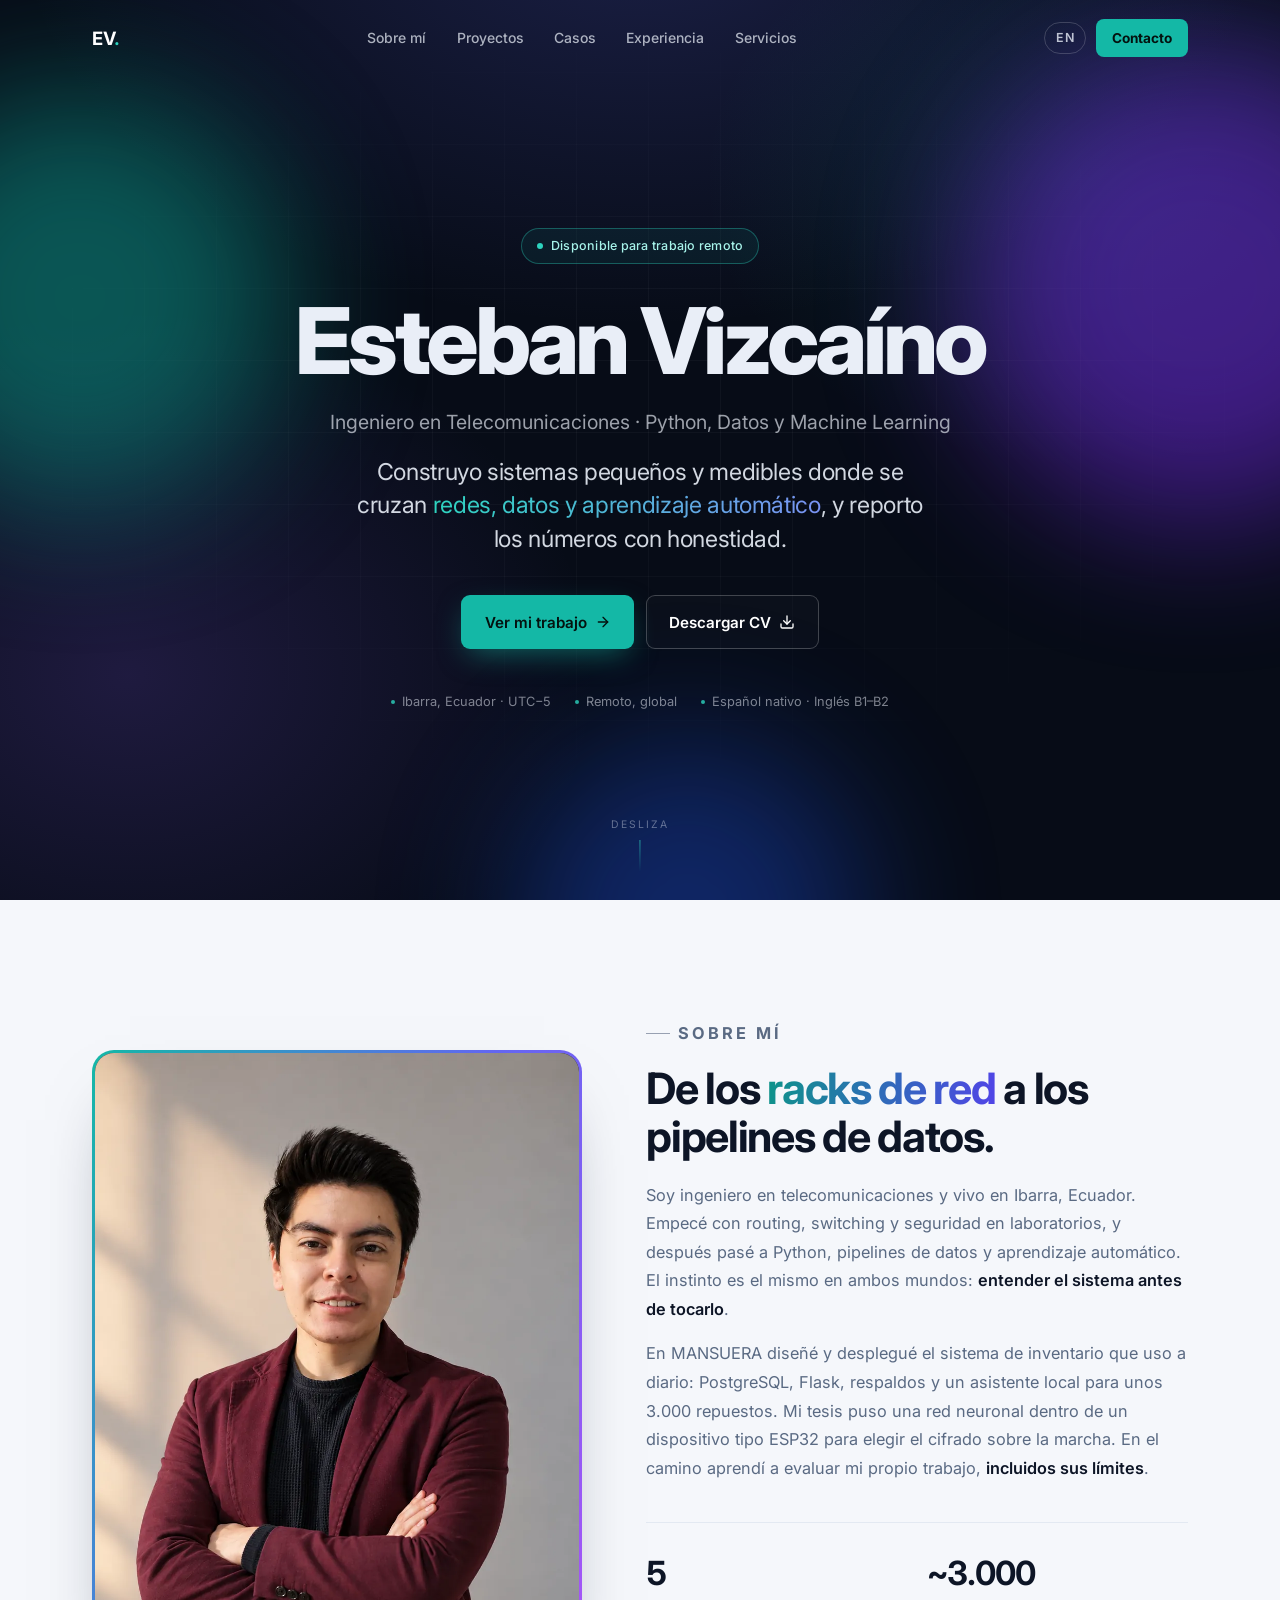
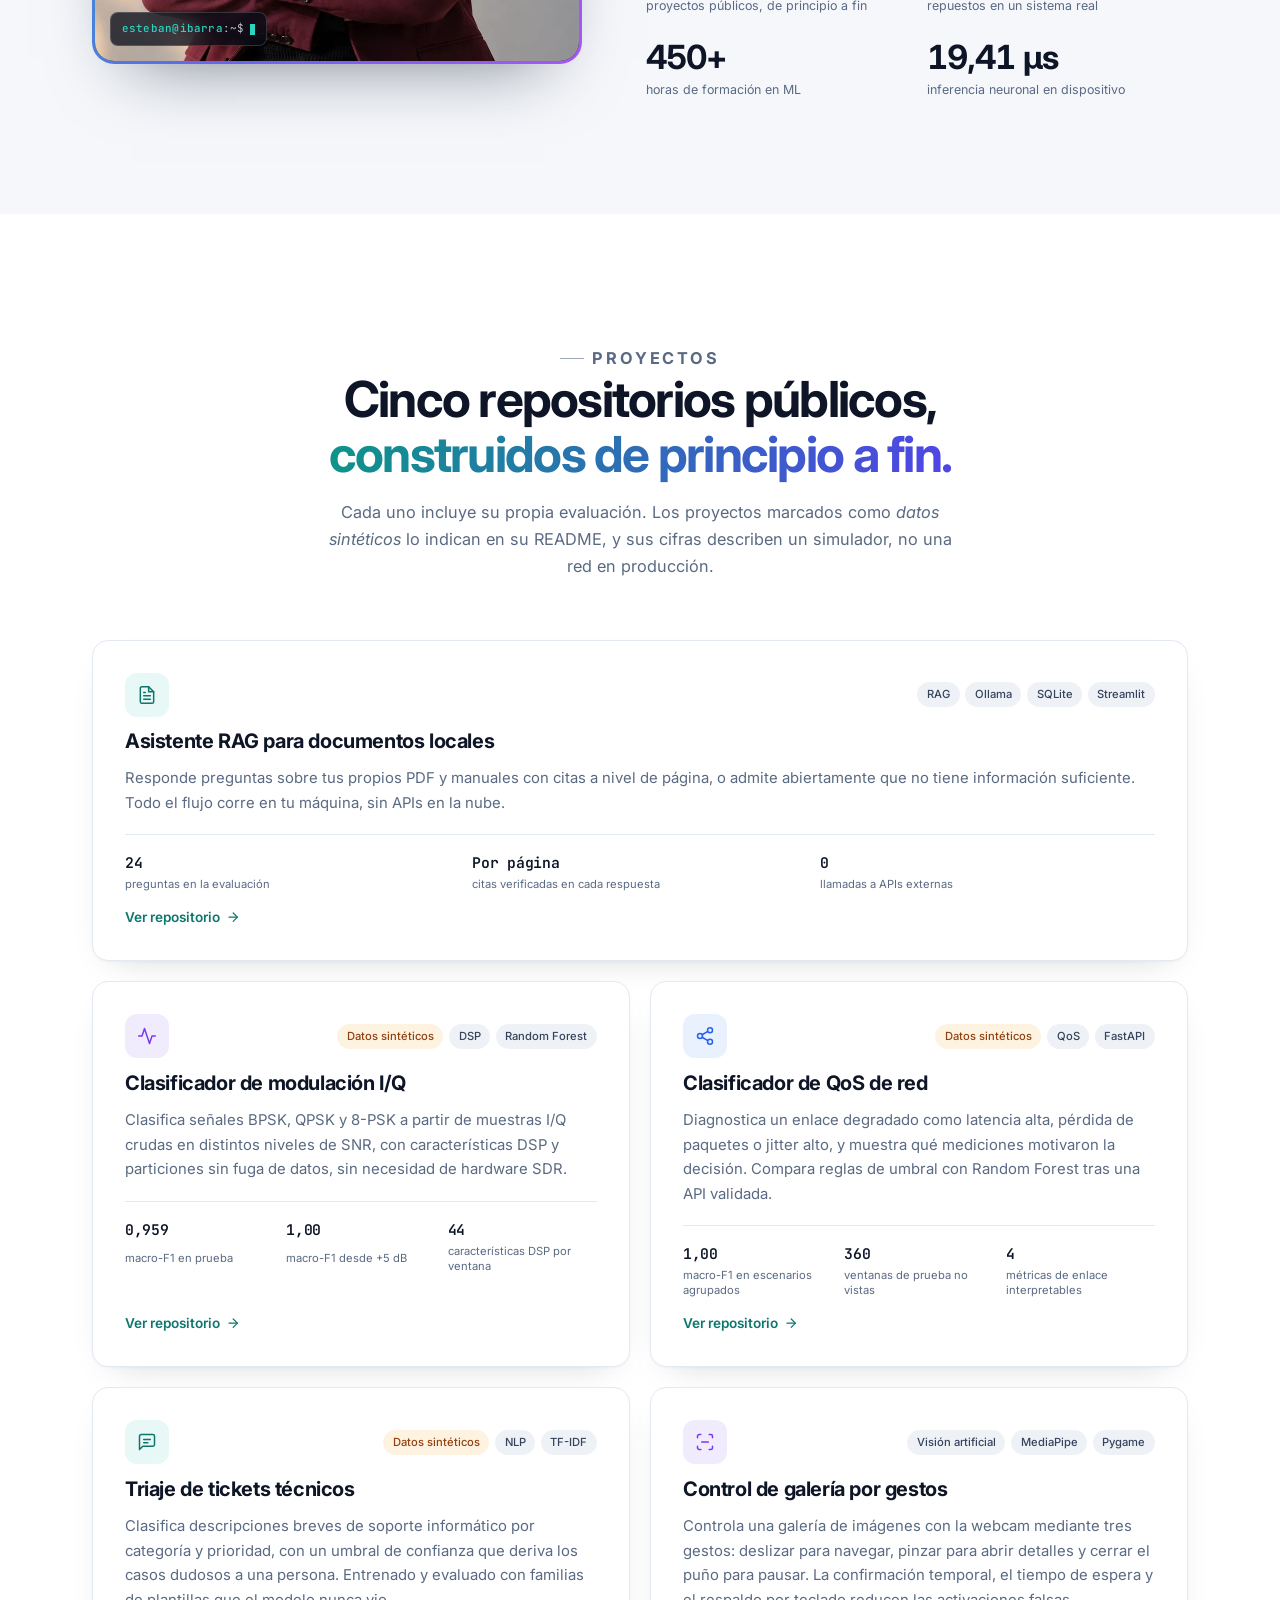
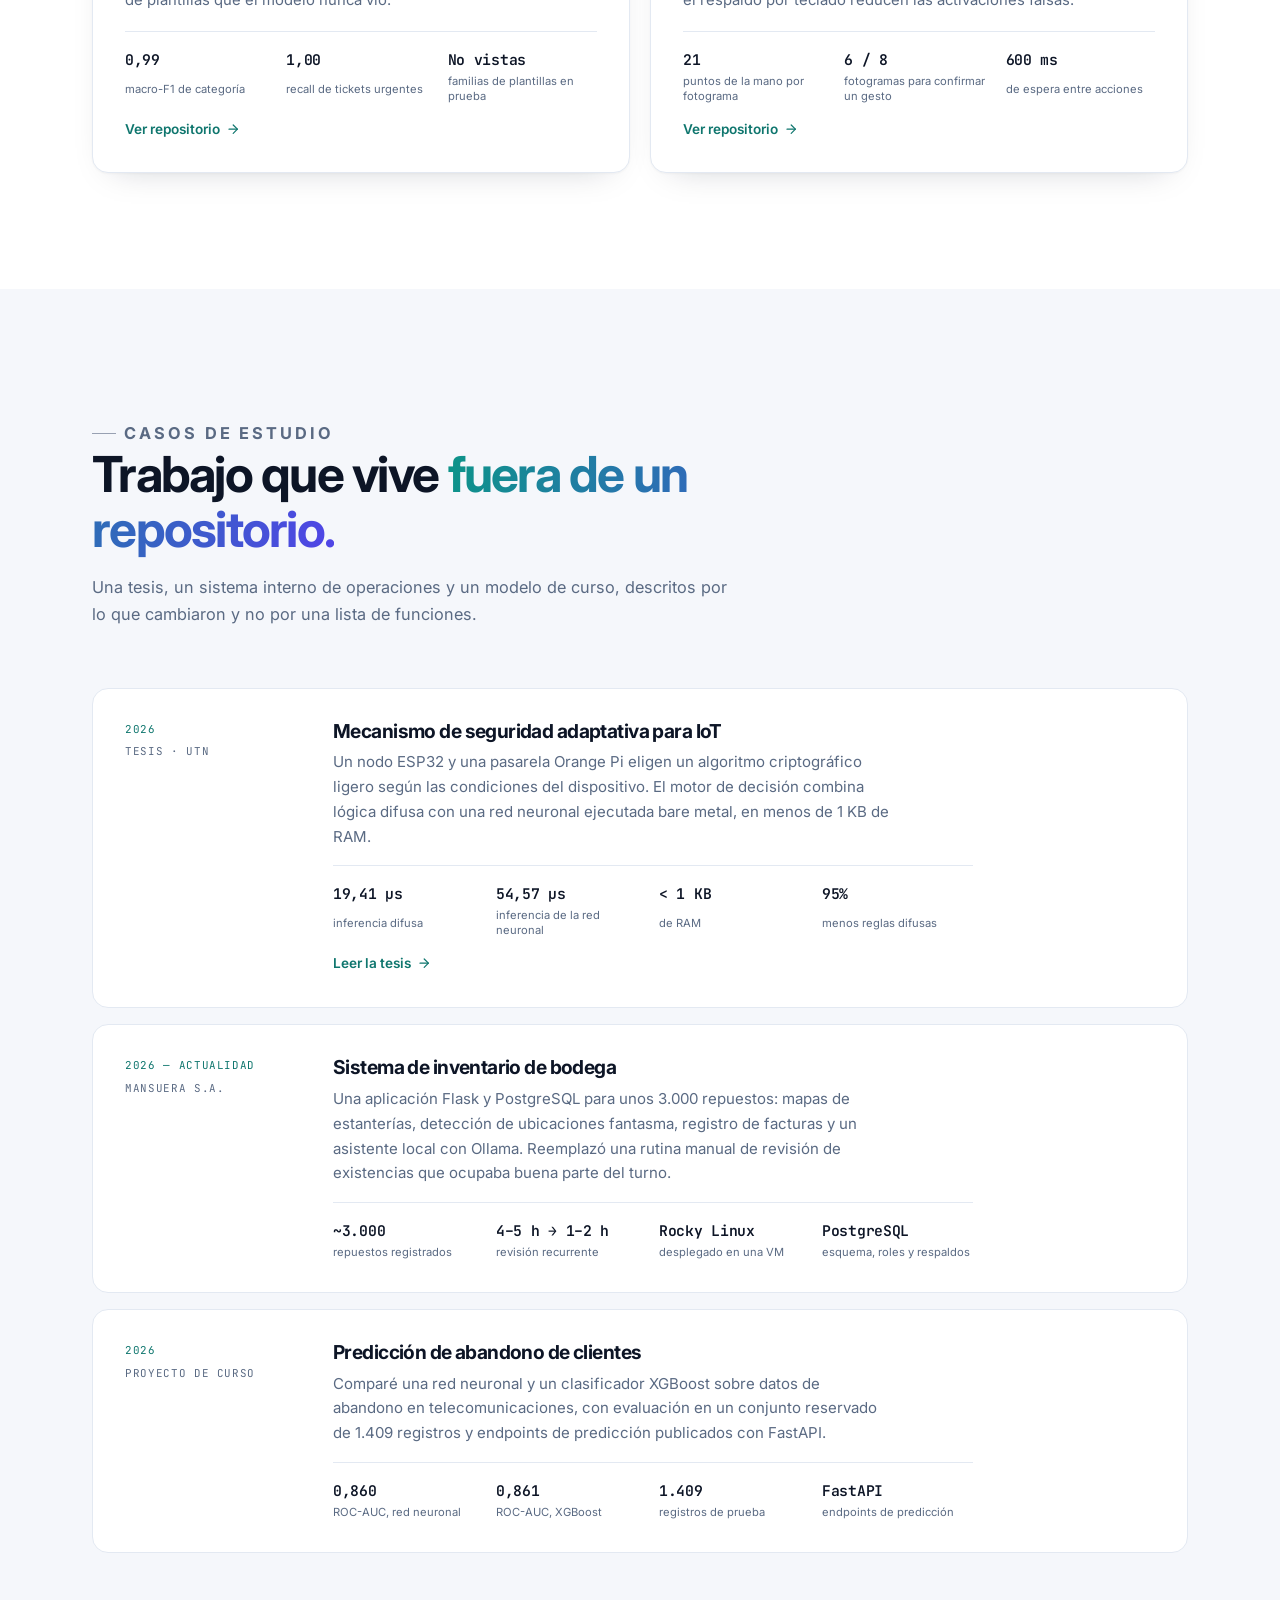
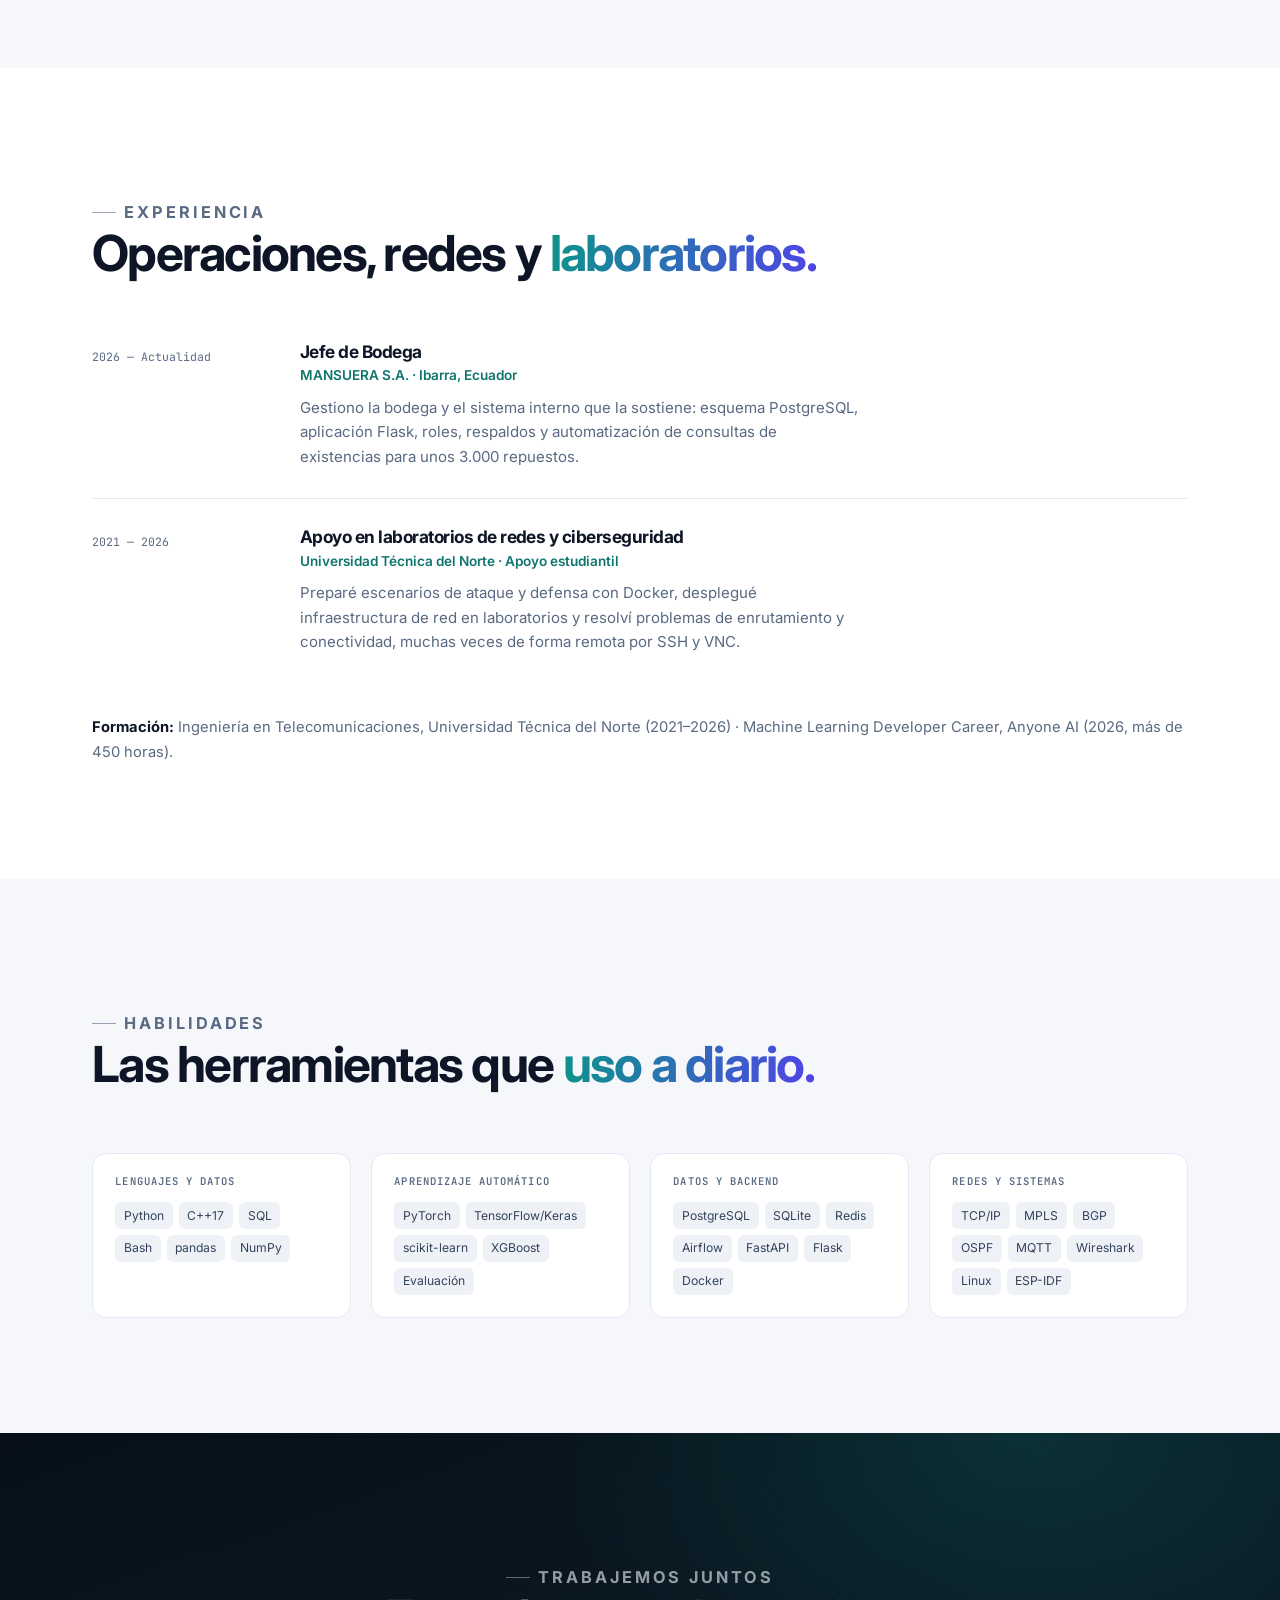
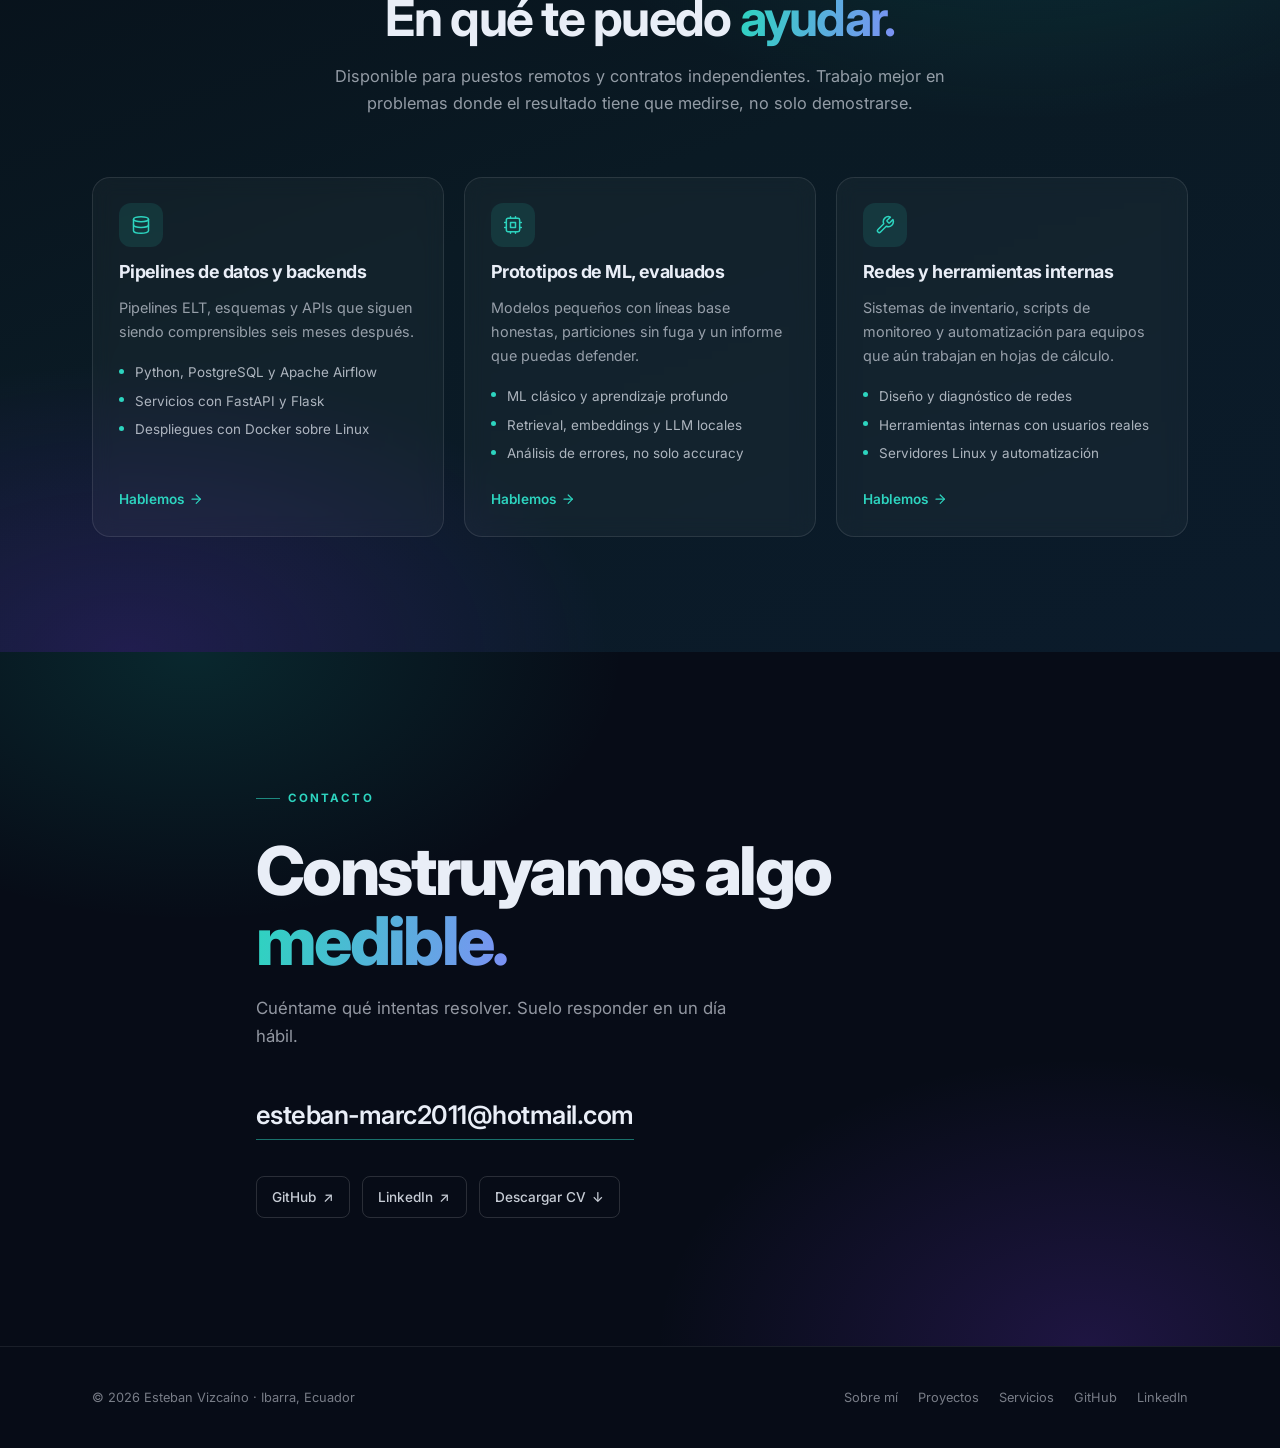
==== commit 57fbd3e1: "Añadir retrato profesional en la sección Sobre mí" ====
--- a/es/index.html
+++ b/es/index.html
@@ -26,6 +26,7 @@
   <link rel="preconnect" href="https://fonts.gstatic.com" crossorigin>
   <link href="https://fonts.googleapis.com/css2?family=Inter:wght@400;500;600;700;800&family=JetBrains+Mono:wght@400;500&display=swap" rel="stylesheet">
   <link rel="stylesheet" href="../assets/styles.css">
+  <noscript><style>.reveal{opacity:1;transform:none}.site-header{background:rgba(7,12,23,.92)}</style></noscript>
 
   <script type="application/ld+json">
   {
@@ -99,25 +100,15 @@
 
     <section class="section section--paper" id="about">
       <div class="wrap about-grid">
-        <div class="terminal reveal" aria-hidden="true">
-          <div class="terminal-bar"><i></i><i></i><i></i><span>esteban@ibarra:~</span></div>
-          <pre class="terminal-body"><span class="c">$</span> whoami
-esteban — ingeniero en telecomunicaciones
-
-<span class="c">$</span> cat enfoque.txt
-<span class="k">redes</span> · <span class="k">datos</span> · <span class="k">machine learning</span>
-
-<span class="c">$</span> ls proyectos/
-local-docs-rag-assistant      synthetic-iq-classifier
-network-qos-classifier        technical-ticket-triage
-hand-gesture-gallery
-
-<span class="c">$</span> ./estado --remoto
-<span class="ok">✓ abierto a puestos de ML, datos y Python</span>
-<span class="m">✓ disponible como contratista independiente</span>
-
-<span class="c">$</span> <span class="m">_</span></pre>
-        </div>
+        <figure class="portrait reveal">
+          <div class="portrait-frame">
+            <picture>
+              <source srcset="../assets/esteban.webp" type="image/webp">
+              <img src="../assets/esteban.jpg" alt="Esteban Vizcaíno, ingeniero en telecomunicaciones, sentado con los brazos cruzados" width="941" height="1183" loading="lazy" decoding="async">
+            </picture>
+          </div>
+          <span class="prompt" aria-hidden="true"><b>esteban@ibarra</b>:~$</span>
+        </figure>
 
         <div class="about-copy reveal" style="--delay: 120ms">
           <p class="eyebrow">Sobre mí</p>
--- a/assets/styles.css
+++ b/assets/styles.css
@@ -674,91 +674,73 @@
   align-items: center;
 }
 
-.terminal {
+.portrait {
   position: relative;
-  border-radius: 16px;
-  background: linear-gradient(180deg, #0c1526, #0a1220);
-  border: 1px solid rgba(255, 255, 255, 0.09);
-  box-shadow: 0 30px 60px -25px rgba(13, 21, 38, 0.55);
+  margin: 0;
+  padding: 3px;
+  border-radius: 22px;
+  background: var(--grad);
+  box-shadow: 0 32px 70px -38px rgba(13, 21, 38, 0.6);
+  transition: box-shadow 400ms ease;
+}
+
+.portrait:hover {
+  box-shadow: 0 40px 80px -38px rgba(13, 21, 38, 0.7);
+}
+
+.portrait-frame {
+  display: block;
   overflow: hidden;
-  transform: perspective(1200px) rotateY(2deg) rotateX(1deg);
-  transition: transform 500ms var(--ease);
-}
-
-.terminal:hover {
-  transform: perspective(1200px) rotateY(0) rotateX(0);
-}
-
-.terminal::after {
-  content: "";
+  border-radius: 19px;
+  background: var(--dark-2);
+}
+
+.portrait img {
+  display: block;
+  width: 100%;
+  height: auto;
+  transition: transform 700ms var(--ease);
+}
+
+.portrait:hover img {
+  transform: scale(1.025);
+}
+
+.prompt {
   position: absolute;
-  inset: -40% -10% auto auto;
-  width: 20rem;
-  height: 20rem;
-  background: radial-gradient(circle, rgba(20, 184, 166, 0.25), transparent 65%);
-  pointer-events: none;
-}
-
-.terminal-bar {
-  display: flex;
+  left: 1.15rem;
+  bottom: 1.15rem;
+  display: inline-flex;
   align-items: center;
-  gap: 0.4rem;
-  padding: 0.85rem 1rem;
-  border-bottom: 1px solid rgba(255, 255, 255, 0.07);
-  background: rgba(255, 255, 255, 0.02);
-}
-
-.terminal-bar i {
-  width: 0.65rem;
-  height: 0.65rem;
-  border-radius: 50%;
-  background: #334155;
-}
-
-.terminal-bar i:nth-child(1) {
-  background: #f87171;
-}
-.terminal-bar i:nth-child(2) {
-  background: #fbbf24;
-}
-.terminal-bar i:nth-child(3) {
-  background: #34d399;
-}
-
-.terminal-bar span {
-  margin-left: 0.6rem;
+  padding: 0.42rem 0.65rem;
+  border-radius: 8px;
+  border: 1px solid rgba(255, 255, 255, 0.16);
+  background: rgba(7, 12, 23, 0.74);
+  backdrop-filter: blur(10px);
   font-family: var(--font-mono);
   font-size: 0.68rem;
-  color: rgba(233, 238, 247, 0.4);
-}
-
-.terminal-body {
-  position: relative;
-  z-index: 1;
-  margin: 0;
-  padding: 1.35rem 1.35rem 1.6rem;
-  font-family: var(--font-mono);
-  font-size: 0.8rem;
-  line-height: 1.9;
-  color: #cbd5e1;
-  white-space: pre-wrap;
-  overflow-x: auto;
-}
-
-.terminal-body .c {
-  color: #2dd4bf;
-}
-.terminal-body .k {
-  color: #c084fc;
-}
-.terminal-body .s {
-  color: #fbbf24;
-}
-.terminal-body .m {
-  color: #64748b;
-}
-.terminal-body .ok {
-  color: #4ade80;
+  letter-spacing: 0.02em;
+  color: rgba(233, 238, 247, 0.8);
+}
+
+.prompt b {
+  font-weight: 500;
+  color: var(--teal-bright);
+}
+
+.prompt::after {
+  content: "";
+  width: 5px;
+  height: 11px;
+  margin-left: 6px;
+  background: var(--teal-bright);
+  animation: caret 1.1s steps(2, start) infinite;
+}
+
+@keyframes caret {
+  50% {
+    opacity: 0;
+  }
 }
 
 .about-copy h2 {
@@ -1363,9 +1345,9 @@
     grid-template-columns: 1fr;
   }
 
-  .terminal {
-    max-width: 34rem;
-    transform: none;
+  .portrait {
+    max-width: 32rem;
+    margin-inline: auto;
   }
 
   .skills {
